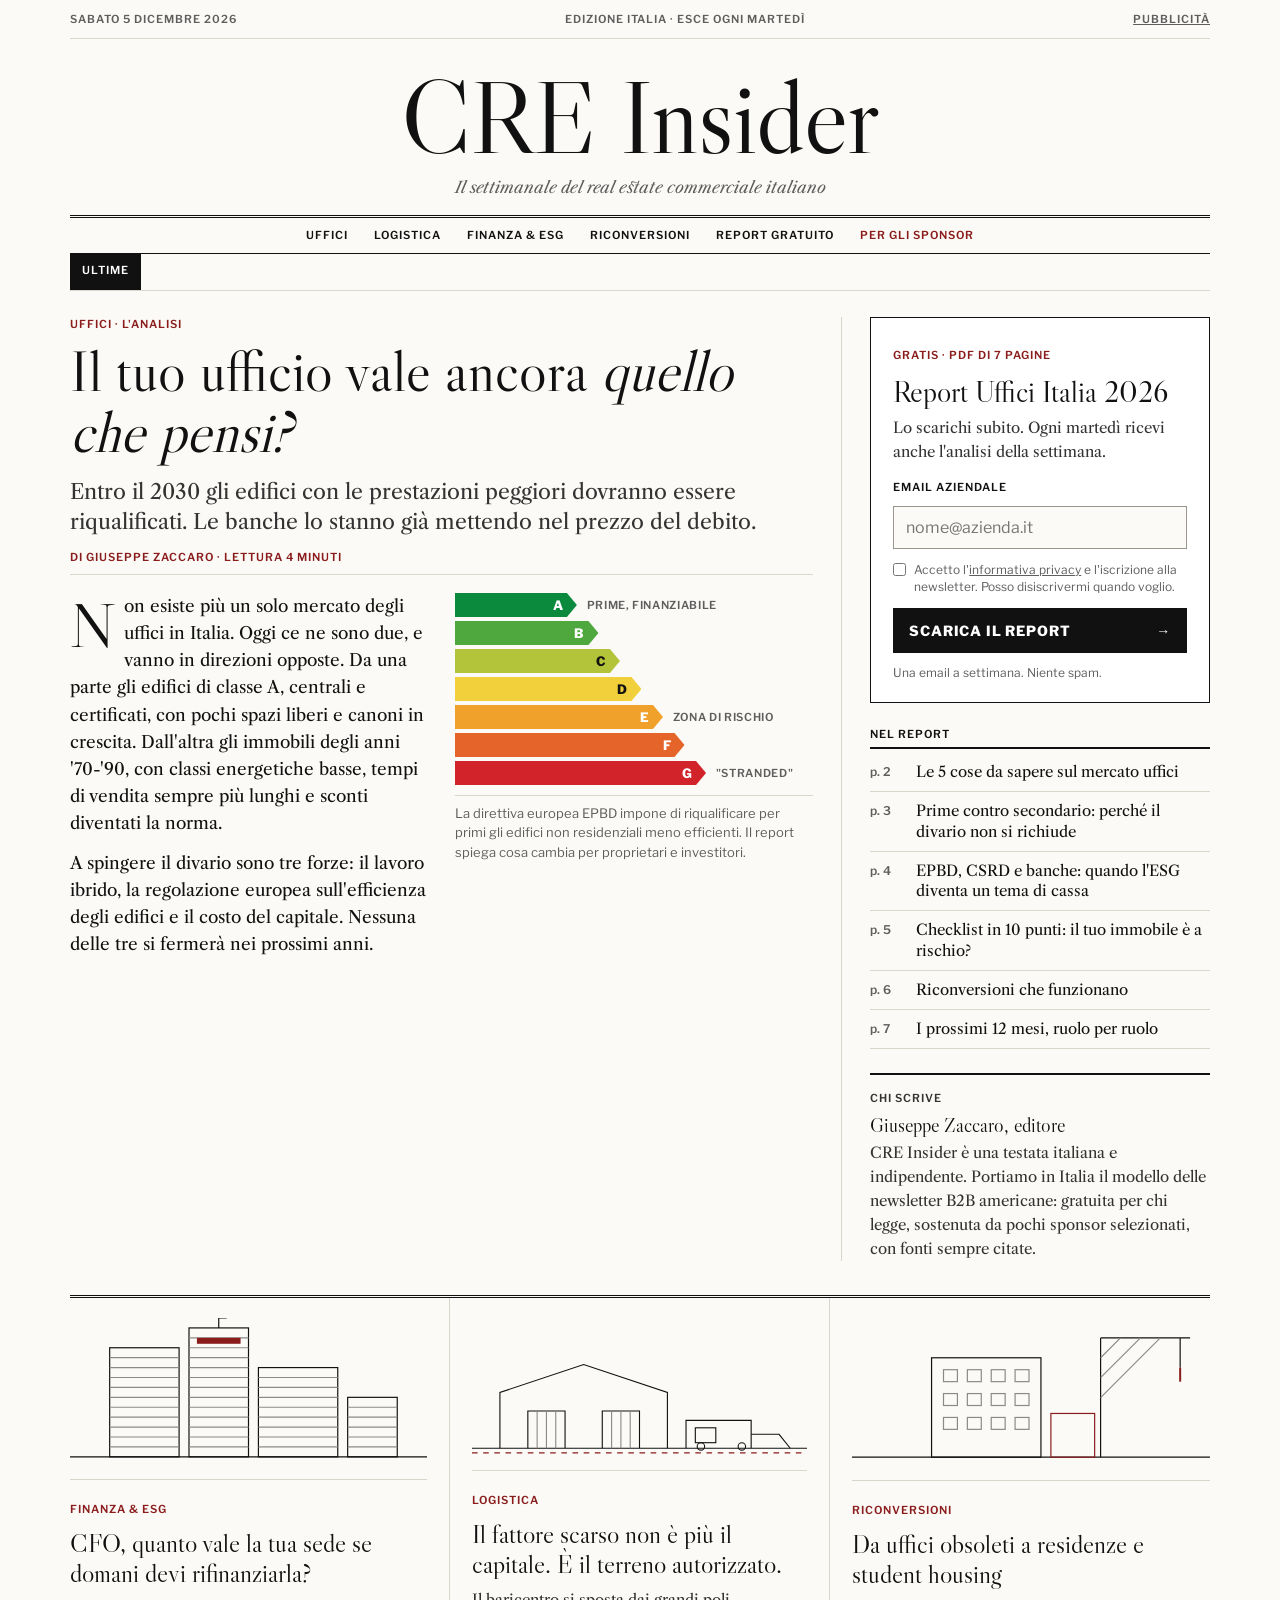
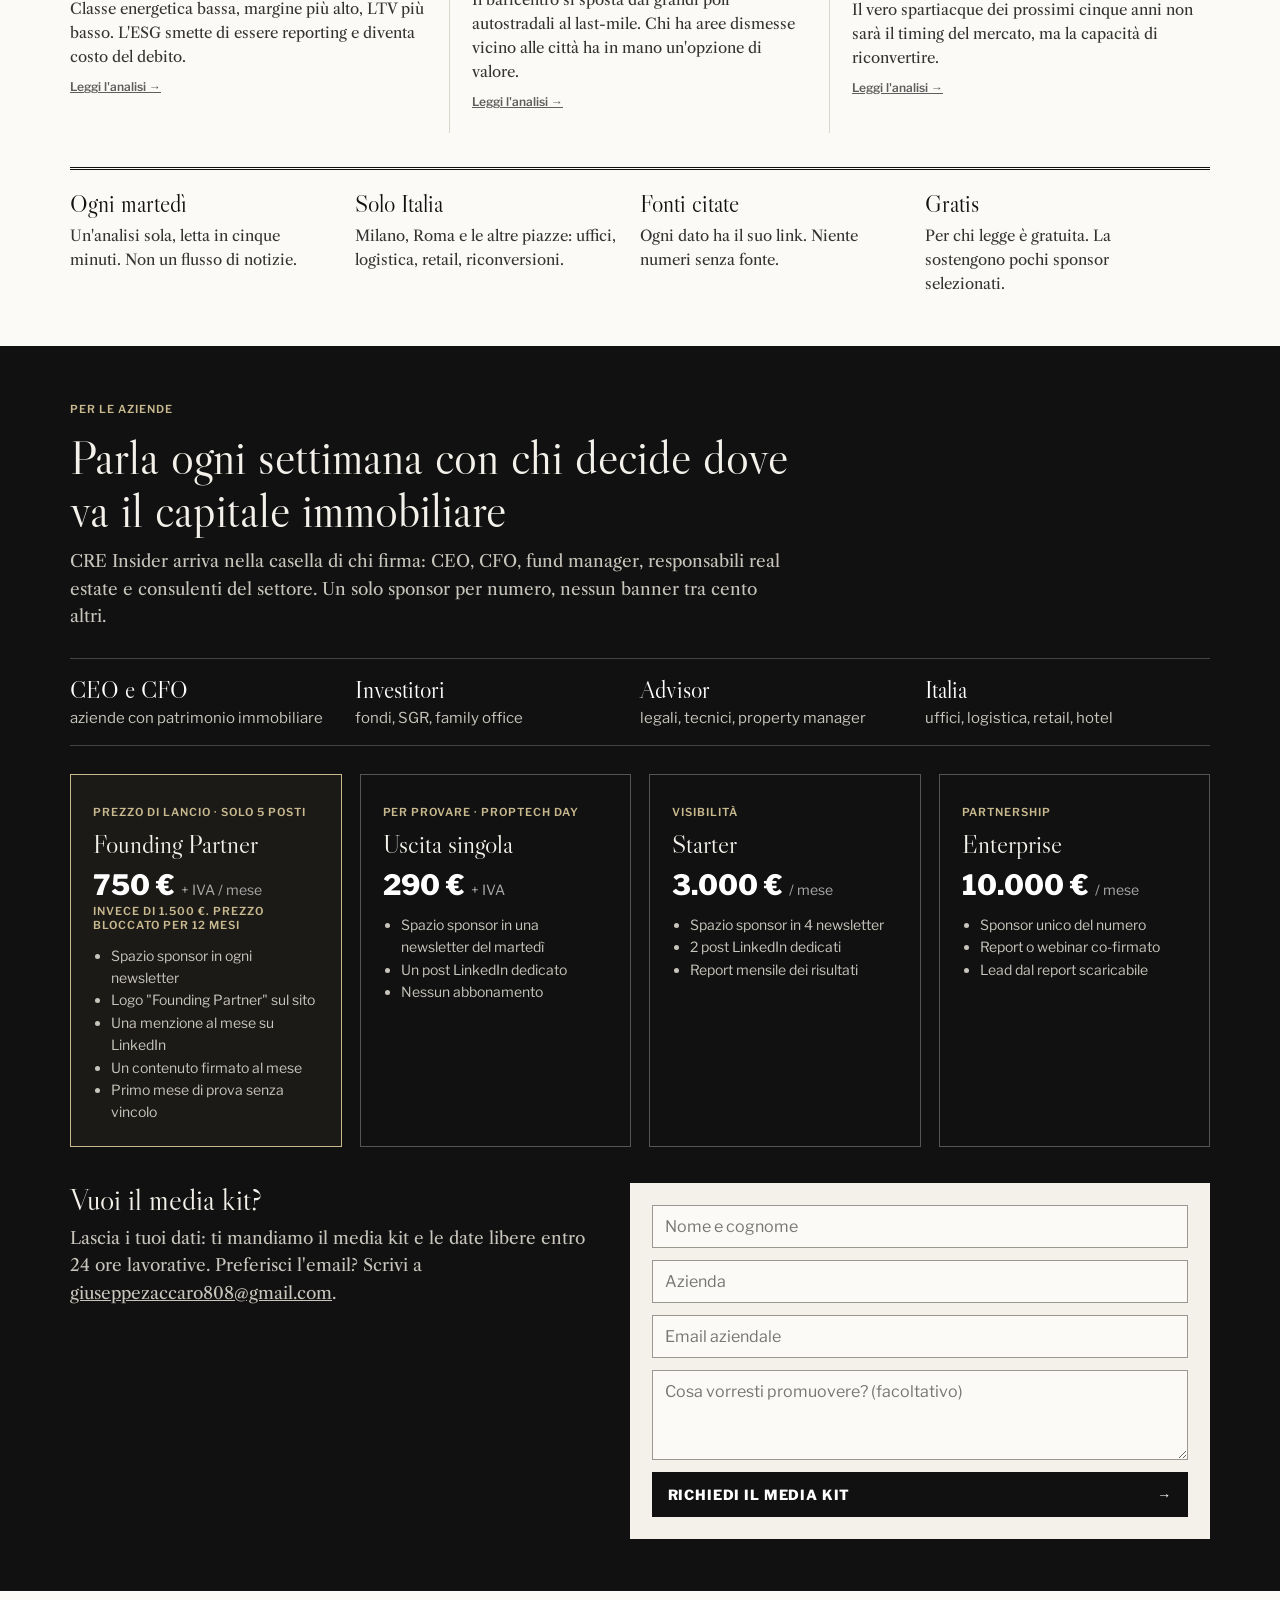
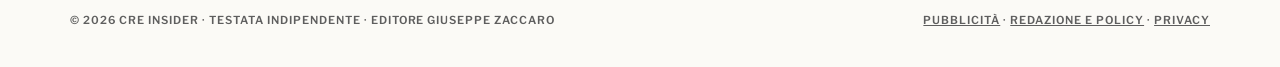
==== index.html @ f5cc86c2 "Nuovo articolo: nove mesi di CRE 2026 Co-Authored-By: Claude Opus 5.5 <noreply@anthropic.com> Claude" ====
<!doctype html>
<html lang="it">
<head>
<meta charset="utf-8">
<meta name="viewport" content="width=device-width, initial-scale=1">
<title>CRE Insider Italia · Real estate commerciale: uffici, logistica, investimenti</title>
<meta name="description" content="Settimanale gratuito sul real estate commerciale italiano: uffici Milano e Roma, logistica, case green, riconversioni. Scarica il Report Uffici Italia 2026.">
<meta property="og:type" content="website">
<meta property="og:title" content="CRE Insider · Il settimanale del real estate commerciale italiano">
<meta property="og:description" content="Ogni martedì l'analisi del real estate commerciale italiano per CEO, CFO e fund manager. Report Uffici Italia 2026 gratuito.">
<meta property="og:image" content="https://cre-insider.online/og.png">
<meta property="og:url" content="https://cre-insider.online/">
<meta name="twitter:card" content="summary_large_image">
<script type="application/ld+json">{"@context": "https://schema.org", "@graph": [{"@type": "NewsMediaOrganization", "@id": "https://cre-insider.online/#org", "name": "CRE Insider Italia", "alternateName": "CRE Insider", "url": "https://cre-insider.online/", "logo": "https://cre-insider.online/og.png", "description": "Settimanale italiano e indipendente sul real estate commerciale: uffici, logistica, ESG, riconversioni.", "areaServed": "IT", "inLanguage": "it", "founder": {"@type": "Person", "name": "Giuseppe Zaccaro"}}, {"@type": "WebSite", "@id": "https://cre-insider.online/#site", "url": "https://cre-insider.online/", "name": "CRE Insider Italia", "inLanguage": "it", "publisher": {"@id": "https://cre-insider.online/#org"}}]}</script>
<link rel="icon" href="favicon.svg" type="image/svg+xml">
<link rel="canonical" href="https://cre-insider.online/">
<link rel="preconnect" href="https://fonts.googleapis.com">
<link rel="preconnect" href="https://fonts.gstatic.com" crossorigin>
<link href="https://fonts.googleapis.com/css2?family=Libre+Caslon+Display&family=Libre+Caslon+Text:ital,wght@0,400;0,700;1,400&family=Libre+Franklin:wght@400;600;800&display=optional" rel="stylesheet">
<style>
  :root {
    --paper: #fbfaf6; --ink: #111; --gray: #5e5e5e; --rule: #d9d6cc; --accent: #8a1c1c;
    --a: #0b8a3e; --b: #4fa83d; --c: #b3c43a; --d: #f2d03b; --e: #f0a12c; --f: #e4642a; --g: #d2232a;
    --display: "Libre Caslon Display", Georgia, serif;
    --serif: "Libre Caslon Text", Georgia, serif;
    --sans: "Libre Franklin", Helvetica, Arial, sans-serif;
  }
  * { box-sizing: border-box; margin: 0; padding: 0; }
  body { background: var(--paper); color: var(--ink); font: 17px/1.6 var(--serif); }
  a { color: inherit; }
  .wrap { max-width: 1180px; margin: 0 auto; padding: 0 20px; }
  .label { font: 600 11px/1.3 var(--sans); text-transform: uppercase; letter-spacing: .09em; }

  /* Testata */
  .topbar { display: flex; justify-content: space-between; gap: 12px; padding: 12px 0; border-bottom: 1px solid var(--rule); color: var(--gray); }
  .masthead { text-align: center; padding: 26px 0 18px; }
  .masthead h1 { font: 400 clamp(52px, 9vw, 104px)/1 var(--display); letter-spacing: -.01em; }
  .masthead p { font: italic 16px var(--serif); color: var(--gray); margin-top: 8px; }
  .sections { display: flex; justify-content: center; flex-wrap: wrap; gap: 6px 26px; padding: 10px 0; border-top: 3px double var(--ink); border-bottom: 1px solid var(--ink); }
  .sections a { text-decoration: none; }
  .sections a:hover { text-decoration: underline; }
  .sections .sp { color: var(--accent); }

  /* Prima pagina */
  .front { display: grid; grid-template-columns: minmax(0, 2.1fr) minmax(0, 1fr); margin-top: 26px; }
  .lead { padding-right: 28px; border-right: 1px solid var(--rule); }
  .lead > .label { color: var(--accent); margin-bottom: 10px; display: block; }
  .lead h2 { font: 400 clamp(36px, 5vw, 58px)/1.05 var(--display); }
  .dek { font-size: 21px; line-height: 1.45; color: #333; margin: 14px 0 12px; }
  .byline { color: var(--gray); margin-bottom: 20px; }
  .lead-body { display: grid; grid-template-columns: 1fr 1fr; gap: 26px; border-top: 1px solid var(--rule); padding-top: 18px; }
  .lead-body p + p { margin-top: 12px; }
  .lead-body > div:first-child p:first-child::first-letter { float: left; font: 400 62px/.85 var(--display); padding: 6px 8px 0 0; }

  .ape .row { display: flex; align-items: center; gap: 10px; margin-bottom: 4px; }
  .ape .bar { height: 24px; color: #fff; font: 800 13px/24px var(--sans); text-align: right; padding-right: 14px; clip-path: polygon(0 0, calc(100% - 10px) 0, 100% 50%, calc(100% - 10px) 100%, 0 100%); flex: none; }
  .ape .lbl { font: 600 11px var(--sans); text-transform: uppercase; letter-spacing: .06em; color: var(--gray); }
  figcaption { font: 13px/1.5 var(--sans); color: var(--gray); margin-top: 10px; border-top: 1px solid var(--rule); padding-top: 8px; }

  /* Colonna destra */
  .side { padding-left: 28px; }
  .box { border: 1px solid var(--ink); padding: 22px; background: #fff; }
  .box > .label { color: var(--accent); }
  .box h3 { font: 400 30px/1.1 var(--display); margin: 8px 0; }
  .box p { font-size: 15px; color: #333; }
  .box form { display: grid; gap: 12px; margin-top: 16px; }
  .box input[type=email], .box input[type=text], .box textarea { width: 100%; padding: 11px 12px; border: 1px solid #9a978f; background: var(--paper); font: 16px var(--sans); border-radius: 0; color: var(--ink); }
  .box input:focus, .box textarea:focus { outline: 2px solid var(--ink); outline-offset: -1px; }
  .consent { display: flex; gap: 8px; align-items: flex-start; font: 12px/1.45 var(--sans); color: var(--gray); }
  .consent input { margin-top: 2px; accent-color: var(--ink); }
  .btn { display: flex; justify-content: space-between; align-items: center; width: 100%; background: var(--ink); color: #fff; border: 0; padding: 14px 16px; font: 800 14px var(--sans); text-transform: uppercase; letter-spacing: .06em; cursor: pointer; text-decoration: none; }
  .btn:hover { background: var(--accent); }
  .small { font: 12px var(--sans); color: var(--gray); }
  .box p.small { font-size: 12px; color: var(--gray); }
  .done p:first-child { font: 400 22px var(--display); color: var(--ink); margin-bottom: 12px; }
  [hidden] { display: none !important; }

  .inside { margin-top: 24px; }
  .inside h4 { border-bottom: 2px solid var(--ink); padding-bottom: 6px; margin-bottom: 4px; }
  .inside li { list-style: none; display: grid; grid-template-columns: 38px 1fr; gap: 8px; padding: 9px 0; border-bottom: 1px solid var(--rule); font-size: 15px; line-height: 1.35; }
  .inside .p { font: 600 12px var(--sans); color: var(--gray); padding-top: 2px; }

  /* Altre storie */
  .stories { display: grid; grid-template-columns: repeat(3, 1fr); margin-top: 34px; border-top: 3px double var(--ink); }
  .story { padding: 20px 22px 24px; border-right: 1px solid var(--rule); }
  .story:first-child { padding-left: 0; }
  .story:last-child { border-right: 0; padding-right: 0; }
  .story .label { color: var(--accent); }
  .story h3 { font: 400 26px/1.15 var(--display); margin: 8px 0; }
  .story p { font-size: 15px; color: #333; }
  .story .more { font: 600 12px var(--sans); color: var(--gray); margin-top: 10px; display: block; }

  /* Sponsor */
  .sponsor { margin-top: 44px; background: var(--ink); color: #f3f1ea; padding: 48px 0 52px; }
  .sponsor > .wrap > .label, .plan .label { color: #c9b98f; }
  .sponsor h2 { font: 400 clamp(32px, 4.5vw, 48px)/1.1 var(--display); margin: 10px 0 12px; max-width: 760px; }
  .sponsor .intro { color: #c8c5bc; max-width: 720px; }
  .audience { display: grid; grid-template-columns: repeat(4, 1fr); margin: 28px 0; border-top: 1px solid #444; border-bottom: 1px solid #444; }
  .audience div { padding: 16px 16px 16px 0; font: 15px/1.4 var(--sans); color: #c8c5bc; }
  .audience strong { display: block; font: 400 24px var(--display); color: #fff; margin-bottom: 4px; }
  .plans { display: grid; grid-template-columns: repeat(auto-fit, minmax(220px, 1fr)); gap: 18px; }
  .plan { border: 1px solid #555; padding: 22px; }
  .plan.hl { border-color: #c9b98f; background: #1b1a17; }
  .plan h3 { font: 400 26px var(--display); margin-top: 4px; }
  .plan .price { font: 800 28px var(--sans); margin: 8px 0 2px; color: #fff; }
  .plan .price span { font: 400 14px var(--sans); color: #aaa; }
  .plan ul { margin: 12px 0 0 18px; font: 14px/1.6 var(--sans); color: #c8c5bc; }
  .contact { display: grid; grid-template-columns: 1fr 1.1fr; gap: 32px; margin-top: 36px; align-items: start; }
  .contact h3 { font: 400 30px/1.15 var(--display); }
  .contact p { color: #c8c5bc; margin-top: 8px; }
  .sponsor .box { background: #f3f1ea; color: var(--ink); border: 0; }
  .sponsor .box form { margin-top: 0; }
  .sponsor .box textarea { min-height: 90px; resize: vertical; }


  /* Ticker */
  .ticker { overflow: hidden; border-bottom: 1px solid var(--rule); white-space: nowrap; padding: 9px 0; position: relative; }
  .ticker .track { display: inline-flex; gap: 48px; animation: tick 60s linear infinite; padding-left: 100%; }
  .ticker:hover .track { animation-play-state: paused; }
  .ticker a { text-decoration: none; font: 14px var(--serif); }
  .ticker a b { font: 800 11px var(--sans); color: var(--accent); letter-spacing: .08em; text-transform: uppercase; margin-right: 8px; }
  .ticker .live { position: absolute; left: 0; top: 0; bottom: 0; z-index: 1; background: var(--ink); color: #fff; padding: 9px 12px; }
  @keyframes tick { to { transform: translateX(-100%); } }
  /* Illustrazioni */
  .story svg { width: 100%; height: auto; display: block; margin-bottom: 14px; border-bottom: 1px solid var(--rule); padding-bottom: 12px; }
  .story h3 a { text-decoration: none; }
  .story h3 a:hover { text-decoration: underline; text-decoration-thickness: 1px; }
  /* Perché */
  .why { display: grid; grid-template-columns: repeat(4, 1fr); border-top: 3px double var(--ink); margin-top: 34px; }
  .why div { padding: 20px 22px 6px 0; }
  .why strong { display: block; font: 400 24px/1.15 var(--display); margin-bottom: 6px; }
  .why p { font-size: 15px; color: #333; }
  .editor { margin-top: 24px; border-top: 2px solid var(--ink); padding-top: 10px; font-size: 15px; color: #333; }
  .editor b { font: 400 20px var(--display); color: var(--ink); display: block; margin: 4px 0; }
  /* Animazioni */
  .rv { opacity: 0; transform: translateY(14px); transition: opacity .7s ease, transform .7s ease; }
  .rv.in { opacity: 1; transform: none; }
  .ape .bar { transform-origin: left; }
  .ape.go .bar { animation: grow .9s cubic-bezier(.2,.7,.2,1) both; }
  .ape.go .row:nth-child(2) .bar { animation-delay: .08s } .ape.go .row:nth-child(3) .bar { animation-delay: .16s } .ape.go .row:nth-child(4) .bar { animation-delay: .24s }
  .ape.go .row:nth-child(5) .bar { animation-delay: .32s } .ape.go .row:nth-child(6) .bar { animation-delay: .4s } .ape.go .row:nth-child(7) .bar { animation-delay: .48s }
  @keyframes grow { from { transform: scaleX(0); } }
  @media (prefers-reduced-motion: reduce) { .ticker .track, .ape.go .bar { animation: none; padding-left: 0; } .rv { opacity: 1; transform: none; } }

  footer { display: flex; justify-content: space-between; flex-wrap: wrap; gap: 10px; padding: 22px 0 40px; color: var(--gray); }

  @media (max-width: 900px) {
    .front { grid-template-columns: 1fr; }
    .lead { padding-right: 0; border-right: 0; }
    .side { padding-left: 0; margin-top: 30px; }
    .stories, .plans, .contact { grid-template-columns: 1fr; }
    .story, .story:first-child, .story:last-child { padding: 20px 0; border-right: 0; border-bottom: 1px solid var(--rule); }
    .audience, .why { grid-template-columns: 1fr 1fr; }
  }
  @media (max-width: 600px) {
    body { font-size: 16px; }
    .lead-body { grid-template-columns: 1fr; }
    .topbar .hide-m { display: none; }
    .sections { gap: 4px 16px; }
    .why { grid-template-columns: 1fr; }
  }
</style>
<link rel="alternate" type="application/rss+xml" title="CRE Insider Italia" href="https://cre-insider.online/feed.xml">
</head>
<body>
  <div class="wrap">
    <div class="topbar label">
      <span id="oggi">Venerdì 30 ottobre 2026</span>
      <span class="hide-m">Edizione Italia · esce ogni martedì</span>
      <a href="#sponsor">Pubblicità</a>
    </div>

    <header class="masthead">
      <h1>CRE Insider</h1>
      <p>Il settimanale del real estate commerciale italiano</p>
    </header>

    <nav class="sections label" aria-label="Sezioni">
      <a href="#prima">Uffici</a>
      <a href="articoli/logistica-terreno-last-mile.html">Logistica</a>
      <a href="articoli/uffici-epbd-debito.html">Finanza &amp; ESG</a>
      <a href="articoli/riconversioni-uffici.html">Riconversioni</a>
      <a href="#report">Report gratuito</a>
      <a href="#sponsor" class="sp">Per gli sponsor</a>
    </nav>

    <div class="ticker label" aria-label="Ultime analisi">
      <span class="live">Ultime</span>
      <div class="track">
        <a href="articoli/cre-nove-mesi-2026.html"><b>Mercato</b>Nove mesi di CRE: hotel e logistica accelerano, il retail frena</a>
        <a href="articoli/uffici-epbd-debito.html"><b>Finanza &amp; ESG</b>Sede da rifinanziare: la classe energetica entra nel prezzo del debito</a>
        <a href="articoli/logistica-terreno-last-mile.html"><b>Logistica</b>Logistica, il capitale c'è. Manca il terreno autorizzato</a>
        <a href="articoli/riconversioni-uffici.html"><b>Riconversioni</b>Da uffici a letti: la seconda vita del direzionale obsoleto</a>
        <a href="#report"><b>Report</b>Report Uffici Italia 2026: scaricalo gratis</a>
        <a href="#sponsor"><b>Sponsor</b>Founding Partner: prezzo di lancio, solo 5 posti</a>
      </div>
    </div>

    <main>
      <section class="front" id="prima">
        <article class="lead">
          <span class="label">Uffici · L'analisi</span>
          <h2>Il tuo ufficio vale ancora <em>quello che pensi?</em></h2>
          <p class="dek">Entro il 2030 gli edifici con le prestazioni peggiori dovranno essere riqualificati. Le banche lo stanno già mettendo nel prezzo del debito.</p>
          <p class="byline label">Di Giuseppe Zaccaro · Lettura 4 minuti</p>

          <div class="lead-body">
            <div>
              <p>Non esiste più un solo mercato degli uffici in Italia. Oggi ce ne sono due, e vanno in direzioni opposte. Da una parte gli edifici di classe A, centrali e certificati, con pochi spazi liberi e canoni in crescita. Dall'altra gli immobili degli anni '70-'90, con classi energetiche basse, tempi di vendita sempre più lunghi e sconti diventati la norma.</p>
              <p>A spingere il divario sono tre forze: il lavoro ibrido, la regolazione europea sull'efficienza degli edifici e il costo del capitale. Nessuna delle tre si fermerà nei prossimi anni.</p>
            </div>
            <figure class="ape" id="ape" aria-label="Scala delle classi energetiche">
              <div class="row"><div class="bar" style="width:34%;background:var(--a)">A</div><span class="lbl">prime, finanziabile</span></div>
              <div class="row"><div class="bar" style="width:40%;background:var(--b)">B</div></div>
              <div class="row"><div class="bar" style="width:46%;background:var(--c);color:var(--ink)">C</div></div>
              <div class="row"><div class="bar" style="width:52%;background:var(--d);color:var(--ink)">D</div></div>
              <div class="row"><div class="bar" style="width:58%;background:var(--e)">E</div><span class="lbl">zona di rischio</span></div>
              <div class="row"><div class="bar" style="width:64%;background:var(--f)">F</div></div>
              <div class="row"><div class="bar" style="width:70%;background:var(--g)">G</div><span class="lbl">"stranded"</span></div>
              <figcaption>La direttiva europea EPBD impone di riqualificare per primi gli edifici non residenziali meno efficienti. Il report spiega cosa cambia per proprietari e investitori.</figcaption>
            </figure>
          </div>
        </article>

        <aside class="side" id="report">
          <div class="box">
            <span class="label">Gratis · PDF di 7 pagine</span>
            <h3>Report Uffici Italia 2026</h3>
            <p id="card-intro">Lo scarichi subito. Ogni martedì ricevi anche l'analisi della settimana.</p>
            <form action="https://071edb76.sibforms.com/serve/[base64]" method="POST" id="signup">
              <label class="label" for="email">Email aziendale</label>
              <input id="email" name="EMAIL" type="email" required autocomplete="email" placeholder="nome@azienda.it">
              <input type="text" name="email_address_check" value="" tabindex="-1" autocomplete="off" aria-hidden="true" style="position:absolute;left:-9999px;width:1px;height:1px;opacity:0">
              <input type="hidden" name="locale" value="it">
              <input type="hidden" name="html_type" value="simple">
              <label class="consent" for="privacy"><input id="privacy" type="checkbox" required><span>Accetto l'<a href="privacy.html">informativa privacy</a> e l'iscrizione alla newsletter. Posso disiscrivermi quando voglio.</span></label>
              <button class="btn" type="submit"><span>Scarica il report</span><span aria-hidden="true">→</span></button>
              <p class="small">Una email a settimana. Niente spam.</p>
            </form>
            <div id="grazie" class="done" hidden>
              <p>Fatto. Sei iscritto.</p>
              <a class="btn" href="Report-Uffici-Italia-2026.pdf" download><span>Scarica il PDF</span><span aria-hidden="true">↓</span></a>
              <p class="small" style="margin-top:10px">Il primo numero arriva martedì.</p>
            </div>
          </div>

          <div class="inside">
            <h4 class="label">Nel report</h4>
            <ol>
              <li><span class="p">p. 2</span><span>Le 5 cose da sapere sul mercato uffici</span></li>
              <li><span class="p">p. 3</span><span>Prime contro secondario: perché il divario non si richiude</span></li>
              <li><span class="p">p. 4</span><span>EPBD, CSRD e banche: quando l'ESG diventa un tema di cassa</span></li>
              <li><span class="p">p. 5</span><span>Checklist in 10 punti: il tuo immobile è a rischio?</span></li>
              <li><span class="p">p. 6</span><span>Riconversioni che funzionano</span></li>
              <li><span class="p">p. 7</span><span>I prossimi 12 mesi, ruolo per ruolo</span></li>
            </ol>
          </div>

          <div class="editor">
            <span class="label">Chi scrive</span>
            <b>Giuseppe Zaccaro, editore</b>
            <p>CRE Insider è una testata italiana e indipendente. Portiamo in Italia il modello delle newsletter B2B americane: gratuita per chi legge, sostenuta da pochi sponsor selezionati, con fonti sempre citate.</p>
          </div>
        </aside>
      </section>

      <section class="stories" id="storie">
        <article class="story rv">
          <svg viewBox="0 0 360 150" aria-hidden="true" fill="none" stroke="#111" stroke-width="1.2"><path d="M0 140h360"/><rect x="40" y="30" width="70" height="110"/><rect x="120" y="10" width="60" height="130"/><rect x="190" y="50" width="80" height="90"/><rect x="280" y="80" width="50" height="60"/><path d="M40 40h70" stroke="#8a8a8a"/><path d="M40 50h70" stroke="#8a8a8a"/><path d="M40 60h70" stroke="#8a8a8a"/><path d="M40 70h70" stroke="#8a8a8a"/><path d="M40 80h70" stroke="#8a8a8a"/><path d="M40 90h70" stroke="#8a8a8a"/><path d="M40 100h70" stroke="#8a8a8a"/><path d="M40 110h70" stroke="#8a8a8a"/><path d="M40 120h70" stroke="#8a8a8a"/><path d="M40 130h70" stroke="#8a8a8a"/><path d="M120 20h60" stroke="#8a8a8a"/><path d="M120 30h60" stroke="#8a8a8a"/><path d="M120 40h60" stroke="#8a8a8a"/><path d="M120 50h60" stroke="#8a8a8a"/><path d="M120 60h60" stroke="#8a8a8a"/><path d="M120 70h60" stroke="#8a8a8a"/><path d="M120 80h60" stroke="#8a8a8a"/><path d="M120 90h60" stroke="#8a8a8a"/><path d="M120 100h60" stroke="#8a8a8a"/><path d="M120 110h60" stroke="#8a8a8a"/><path d="M120 120h60" stroke="#8a8a8a"/><path d="M120 130h60" stroke="#8a8a8a"/><path d="M190 60h80" stroke="#8a8a8a"/><path d="M190 70h80" stroke="#8a8a8a"/><path d="M190 80h80" stroke="#8a8a8a"/><path d="M190 90h80" stroke="#8a8a8a"/><path d="M190 100h80" stroke="#8a8a8a"/><path d="M190 110h80" stroke="#8a8a8a"/><path d="M190 120h80" stroke="#8a8a8a"/><path d="M190 130h80" stroke="#8a8a8a"/><path d="M280 90h50" stroke="#8a8a8a"/><path d="M280 100h50" stroke="#8a8a8a"/><path d="M280 110h50" stroke="#8a8a8a"/><path d="M280 120h50" stroke="#8a8a8a"/><path d="M280 130h50" stroke="#8a8a8a"/><path d="M150 10V0M150 0h8" /><rect x="128" y="20" width="44" height="6" fill="#8a1c1c" stroke="none"/></svg>
          <span class="label">Finanza &amp; ESG</span>
          <h3><a href="articoli/uffici-epbd-debito.html">CFO, quanto vale la tua sede se domani devi rifinanziarla?</a></h3>
          <p>Classe energetica bassa, margine più alto, LTV più basso. L'ESG smette di essere reporting e diventa costo del debito.</p>
          <a class="more" href="articoli/uffici-epbd-debito.html">Leggi l'analisi →</a>
        </article>
        <article class="story rv">
          <svg viewBox="0 0 360 150" aria-hidden="true" fill="none" stroke="#111" stroke-width="1.2"><path d="M0 140h360"/><path d="M30 140V80l90-30 90 30v60"/><path d="M60 140v-40h40v40M140 140v-40h40v40"/><path d="M70 100v40" stroke="#8a8a8a"/><path d="M80 100v40" stroke="#8a8a8a"/><path d="M90 100v40" stroke="#8a8a8a"/><path d="M150 100v40" stroke="#8a8a8a"/><path d="M160 100v40" stroke="#8a8a8a"/><path d="M170 100v40" stroke="#8a8a8a"/><path d="M230 140v-30h70v30" /><rect x="240" y="118" width="22" height="16"/><circle cx="246" cy="138" r="4"/><circle cx="290" cy="138" r="4"/><path d="M300 125h30l12 15" /><path d="M0 145h360" stroke-dasharray="6 6" stroke="#8a1c1c"/></svg>
          <span class="label">Logistica</span>
          <h3><a href="articoli/logistica-terreno-last-mile.html">Il fattore scarso non è più il capitale. È il terreno autorizzato.</a></h3>
          <p>Il baricentro si sposta dai grandi poli autostradali al last-mile. Chi ha aree dismesse vicino alle città ha in mano un'opzione di valore.</p>
          <a class="more" href="articoli/logistica-terreno-last-mile.html">Leggi l'analisi →</a>
        </article>
        <article class="story rv">
          <svg viewBox="0 0 360 150" aria-hidden="true" fill="none" stroke="#111" stroke-width="1.2"><path d="M0 140h360"/><rect x="80" y="40" width="110" height="100"/><rect x="92" y="52" width="14" height="12" stroke="#8a8a8a"/><rect x="92" y="76" width="14" height="12" stroke="#8a8a8a"/><rect x="92" y="100" width="14" height="12" stroke="#8a8a8a"/><rect x="116" y="52" width="14" height="12" stroke="#8a8a8a"/><rect x="116" y="76" width="14" height="12" stroke="#8a8a8a"/><rect x="116" y="100" width="14" height="12" stroke="#8a8a8a"/><rect x="140" y="52" width="14" height="12" stroke="#8a8a8a"/><rect x="140" y="76" width="14" height="12" stroke="#8a8a8a"/><rect x="140" y="100" width="14" height="12" stroke="#8a8a8a"/><rect x="164" y="52" width="14" height="12" stroke="#8a8a8a"/><rect x="164" y="76" width="14" height="12" stroke="#8a8a8a"/><rect x="164" y="100" width="14" height="12" stroke="#8a8a8a"/><path d="M250 140V20M250 20h90M330 20v30" /><path d="M250 40l20-20M250 60l40-40M250 80l60-60" stroke="#8a8a8a"/><path d="M330 50v14" stroke="#8a1c1c" stroke-width="2"/><rect x="200" y="96" width="44" height="44" stroke="#8a1c1c"/></svg>
          <span class="label">Riconversioni</span>
          <h3><a href="articoli/riconversioni-uffici.html">Da uffici obsoleti a residenze e student housing</a></h3>
          <p>Il vero spartiacque dei prossimi cinque anni non sarà il timing del mercato, ma la capacità di riconvertire.</p>
          <a class="more" href="articoli/riconversioni-uffici.html">Leggi l'analisi →</a>
        </article>
      </section>

      <section class="why">
        <div class="rv"><strong>Ogni martedì</strong><p>Un'analisi sola, letta in cinque minuti. Non un flusso di notizie.</p></div>
        <div class="rv"><strong>Solo Italia</strong><p>Milano, Roma e le altre piazze: uffici, logistica, retail, riconversioni.</p></div>
        <div class="rv"><strong>Fonti citate</strong><p>Ogni dato ha il suo link. Niente numeri senza fonte.</p></div>
        <div class="rv"><strong>Gratis</strong><p>Per chi legge è gratuita. La sostengono pochi sponsor selezionati.</p></div>
      </section>
    </main>
  </div>

  <section class="sponsor" id="sponsor">
    <div class="wrap">
      <span class="label">Per le aziende</span>
      <h2>Parla ogni settimana con chi decide dove va il capitale immobiliare</h2>
      <p class="intro">CRE Insider arriva nella casella di chi firma: CEO, CFO, fund manager, responsabili real estate e consulenti del settore. Un solo sponsor per numero, nessun banner tra cento altri.</p>

      <div class="audience">
        <div><strong>CEO e CFO</strong>aziende con patrimonio immobiliare</div>
        <div><strong>Investitori</strong>fondi, SGR, family office</div>
        <div><strong>Advisor</strong>legali, tecnici, property manager</div>
        <div><strong>Italia</strong>uffici, logistica, retail, hotel</div>
      </div>

      <div class="plans">
        <div class="plan hl">
          <span class="label">Prezzo di lancio · solo 5 posti</span>
          <h3>Founding Partner</h3>
          <p class="price">750 € <span>+ IVA / mese</span></p>
          <p class="label" style="color:#c9b98f">Invece di 1.500 €. Prezzo bloccato per 12 mesi</p>
          <ul>
            <li>Spazio sponsor in ogni newsletter</li>
            <li>Logo "Founding Partner" sul sito</li>
            <li>Una menzione al mese su LinkedIn</li>
            <li>Un contenuto firmato al mese</li>
            <li>Primo mese di prova senza vincolo</li>
          </ul>
        </div>
        <div class="plan">
          <span class="label">Per provare · PropTech Day</span>
          <h3>Uscita singola</h3>
          <p class="price">290 € <span>+ IVA</span></p>
          <ul>
            <li>Spazio sponsor in una newsletter del martedì</li>
            <li>Un post LinkedIn dedicato</li>
            <li>Nessun abbonamento</li>
          </ul>
        </div>
        <div class="plan">
          <span class="label">Visibilità</span>
          <h3>Starter</h3>
          <p class="price">3.000 € <span>/ mese</span></p>
          <ul>
            <li>Spazio sponsor in 4 newsletter</li>
            <li>2 post LinkedIn dedicati</li>
            <li>Report mensile dei risultati</li>
          </ul>
        </div>
        <div class="plan">
          <span class="label">Partnership</span>
          <h3>Enterprise</h3>
          <p class="price">10.000 € <span>/ mese</span></p>
          <ul>
            <li>Sponsor unico del numero</li>
            <li>Report o webinar co-firmato</li>
            <li>Lead dal report scaricabile</li>
          </ul>
        </div>
      </div>

      <div class="contact">
        <div>
          <h3>Vuoi il media kit?</h3>
          <p>Lascia i tuoi dati: ti mandiamo il media kit e le date libere entro 24 ore lavorative. Preferisci l'email? Scrivi a <a href="mailto:giuseppezaccaro808@gmail.com">giuseppezaccaro808@gmail.com</a>.</p>
        </div>
        <div class="box">
          <form name="sponsor" method="POST" id="sponsor-form">
            <input type="hidden" name="form-name" value="sponsor">
            <p hidden><label>Non compilare <input name="bot-field"></label></p>
            <input type="text" name="nome" required placeholder="Nome e cognome" autocomplete="name" aria-label="Nome e cognome">
            <input type="text" name="azienda" required placeholder="Azienda" autocomplete="organization" aria-label="Azienda">
            <input type="email" name="email" required placeholder="Email aziendale" autocomplete="email" aria-label="Email aziendale">
            <textarea name="messaggio" placeholder="Cosa vorresti promuovere? (facoltativo)" aria-label="Messaggio"></textarea>
            <button class="btn" type="submit"><span>Richiedi il media kit</span><span aria-hidden="true">→</span></button>
          </form>
          <div id="sponsor-grazie" class="done" hidden>
            <p>Grazie! Si è aperta la tua email con la richiesta già compilata: premi Invia.</p>
            <p class="small">Ti rispondiamo entro 24 ore lavorative.</p>
          </div>
        </div>
      </div>
    </div>
  </section>

  <div class="wrap">
    <footer class="label">
      <span>© 2026 CRE Insider · Testata indipendente · Editore Giuseppe Zaccaro</span>
      <span><a href="#sponsor">Pubblicità</a> · <a href="redazione.html">Redazione e policy</a> · <a href="privacy.html">Privacy</a></span>
    </footer>
  </div>
<script src="app.js" defer></script>
</body>
</html>
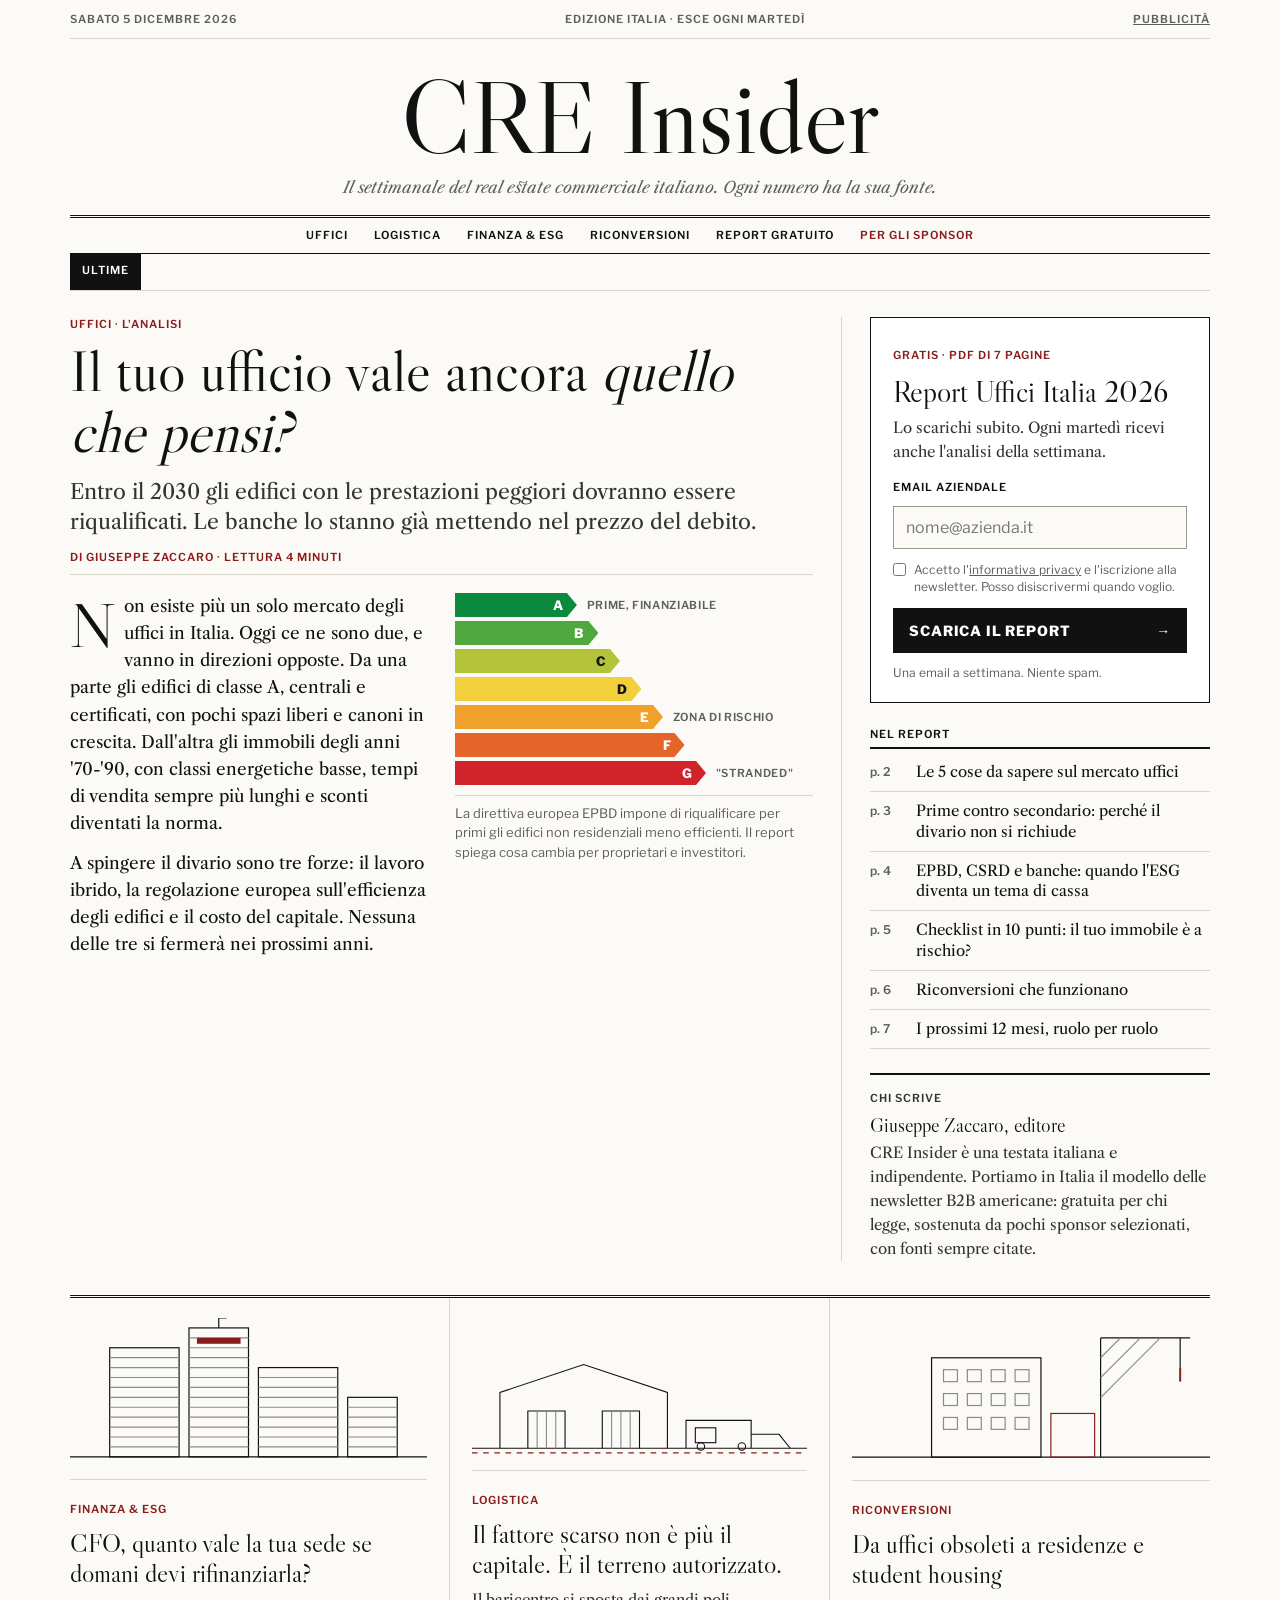
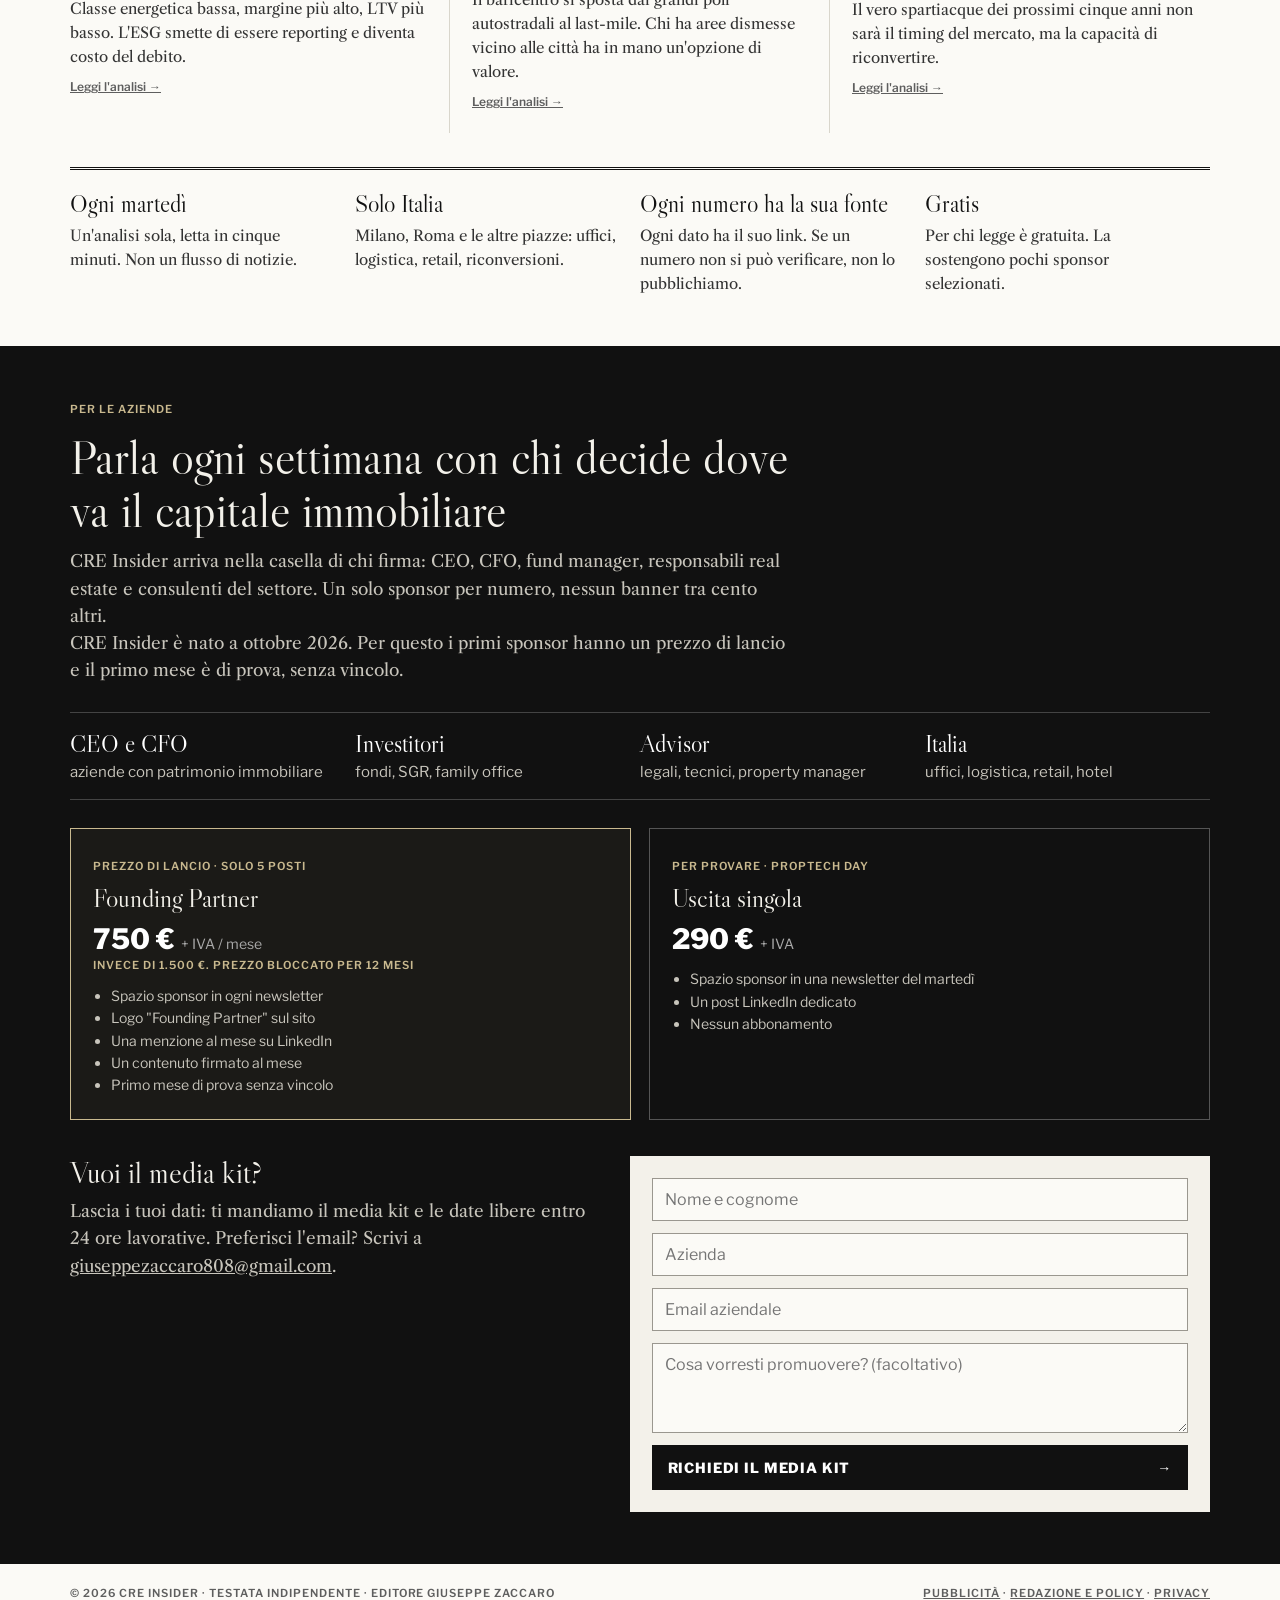
==== commit 1bd56725: "Posizionamento 'ogni numero ha la sua fonte', solo piani 290 e 750, data dinamica Co-Authored-By: Cl" ====
--- a/index.html
+++ b/index.html
@@ -6,7 +6,7 @@
 <title>CRE Insider Italia · Real estate commerciale: uffici, logistica, investimenti</title>
 <meta name="description" content="Settimanale gratuito sul real estate commerciale italiano: uffici Milano e Roma, logistica, case green, riconversioni. Scarica il Report Uffici Italia 2026.">
 <meta property="og:type" content="website">
-<meta property="og:title" content="CRE Insider · Il settimanale del real estate commerciale italiano">
+<meta property="og:title" content="CRE Insider · Il settimanale del real estate commerciale italiano. Ogni numero ha la sua fonte.">
 <meta property="og:description" content="Ogni martedì l'analisi del real estate commerciale italiano per CEO, CFO e fund manager. Report Uffici Italia 2026 gratuito.">
 <meta property="og:image" content="https://cre-insider.online/og.png">
 <meta property="og:url" content="https://cre-insider.online/">
@@ -165,14 +165,14 @@
 <body>
   <div class="wrap">
     <div class="topbar label">
-      <span id="oggi">Venerdì 30 ottobre 2026</span>
+      <span id="oggi">Edizione Italia</span><script>try{var d=new Date().toLocaleDateString("it-IT",{weekday:"long",day:"numeric",month:"long",year:"numeric"});document.getElementById("oggi").textContent=d.charAt(0).toUpperCase()+d.slice(1);}catch(e){}</script>
       <span class="hide-m">Edizione Italia · esce ogni martedì</span>
       <a href="#sponsor">Pubblicità</a>
     </div>
 
     <header class="masthead">
       <h1>CRE Insider</h1>
-      <p>Il settimanale del real estate commerciale italiano</p>
+      <p>Il settimanale del real estate commerciale italiano. Ogni numero ha la sua fonte.</p>
     </header>
 
     <nav class="sections label" aria-label="Sezioni">
@@ -291,7 +291,7 @@
       <section class="why">
         <div class="rv"><strong>Ogni martedì</strong><p>Un'analisi sola, letta in cinque minuti. Non un flusso di notizie.</p></div>
         <div class="rv"><strong>Solo Italia</strong><p>Milano, Roma e le altre piazze: uffici, logistica, retail, riconversioni.</p></div>
-        <div class="rv"><strong>Fonti citate</strong><p>Ogni dato ha il suo link. Niente numeri senza fonte.</p></div>
+        <div class="rv"><strong>Ogni numero ha la sua fonte</strong><p>Ogni dato ha il suo link. Se un numero non si può verificare, non lo pubblichiamo.</p></div>
         <div class="rv"><strong>Gratis</strong><p>Per chi legge è gratuita. La sostengono pochi sponsor selezionati.</p></div>
       </section>
     </main>
@@ -302,6 +302,7 @@
       <span class="label">Per le aziende</span>
       <h2>Parla ogni settimana con chi decide dove va il capitale immobiliare</h2>
       <p class="intro">CRE Insider arriva nella casella di chi firma: CEO, CFO, fund manager, responsabili real estate e consulenti del settore. Un solo sponsor per numero, nessun banner tra cento altri.</p>
+      <p class="intro">CRE Insider è nato a ottobre 2026. Per questo i primi sponsor hanno un prezzo di lancio e il primo mese è di prova, senza vincolo.</p>
 
       <div class="audience">
         <div><strong>CEO e CFO</strong>aziende con patrimonio immobiliare</div>
@@ -334,26 +335,6 @@
             <li>Nessun abbonamento</li>
           </ul>
         </div>
-        <div class="plan">
-          <span class="label">Visibilità</span>
-          <h3>Starter</h3>
-          <p class="price">3.000 € <span>/ mese</span></p>
-          <ul>
-            <li>Spazio sponsor in 4 newsletter</li>
-            <li>2 post LinkedIn dedicati</li>
-            <li>Report mensile dei risultati</li>
-          </ul>
-        </div>
-        <div class="plan">
-          <span class="label">Partnership</span>
-          <h3>Enterprise</h3>
-          <p class="price">10.000 € <span>/ mese</span></p>
-          <ul>
-            <li>Sponsor unico del numero</li>
-            <li>Report o webinar co-firmato</li>
-            <li>Lead dal report scaricabile</li>
-          </ul>
-        </div>
       </div>
 
       <div class="contact">
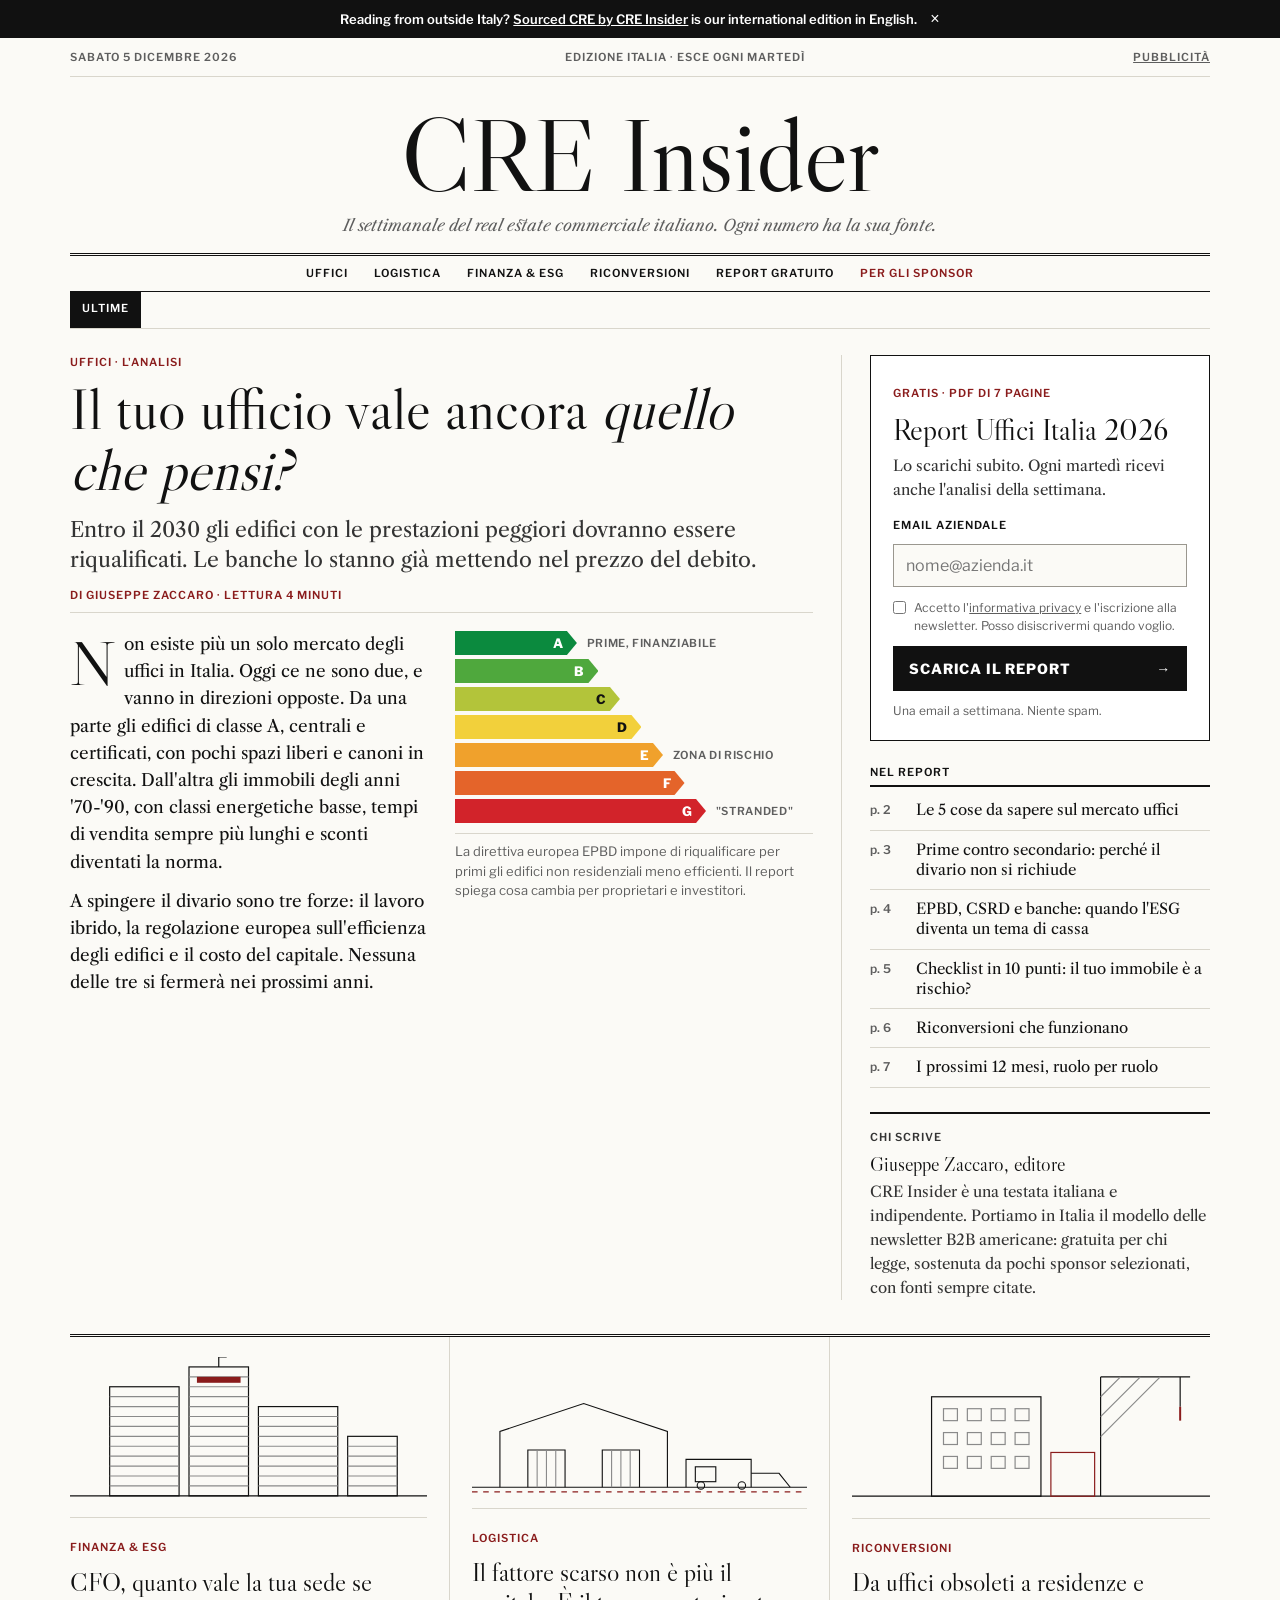
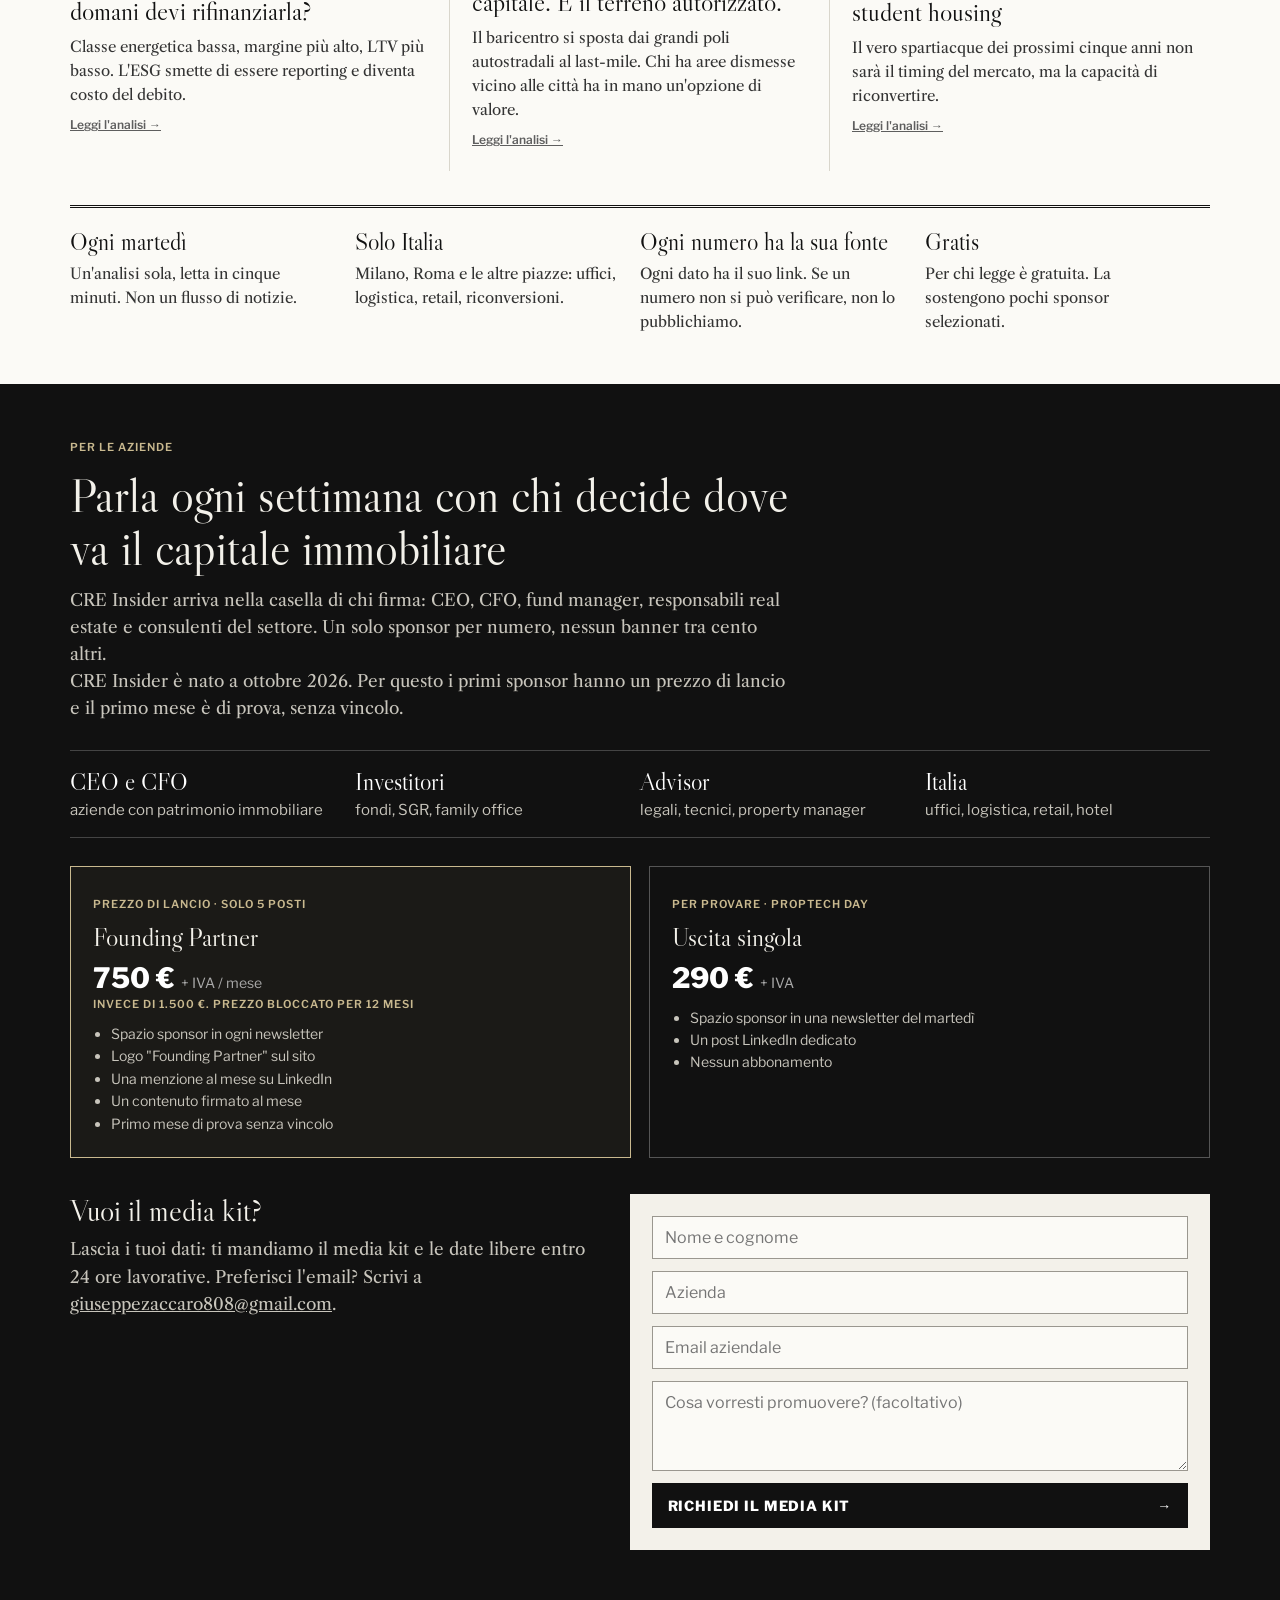
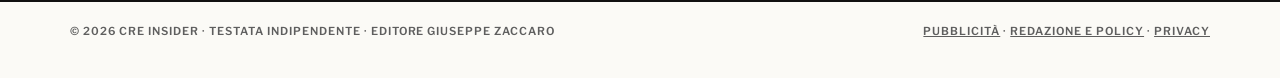
==== commit a5fa9f80: "Edizione internazionale Sourced CRE by CRE Insider (/global) e banner per chi visita dall'estero Co-" ====
--- a/index.html
+++ b/index.html
@@ -14,6 +14,9 @@
 <script type="application/ld+json">{"@context": "https://schema.org", "@graph": [{"@type": "NewsMediaOrganization", "@id": "https://cre-insider.online/#org", "name": "CRE Insider Italia", "alternateName": "CRE Insider", "url": "https://cre-insider.online/", "logo": "https://cre-insider.online/og.png", "description": "Settimanale italiano e indipendente sul real estate commerciale: uffici, logistica, ESG, riconversioni.", "areaServed": "IT", "inLanguage": "it", "founder": {"@type": "Person", "name": "Giuseppe Zaccaro"}}, {"@type": "WebSite", "@id": "https://cre-insider.online/#site", "url": "https://cre-insider.online/", "name": "CRE Insider Italia", "inLanguage": "it", "publisher": {"@id": "https://cre-insider.online/#org"}}]}</script>
 <link rel="icon" href="favicon.svg" type="image/svg+xml">
 <link rel="canonical" href="https://cre-insider.online/">
+<link rel="alternate" hreflang="it" href="https://cre-insider.online/">
+<link rel="alternate" hreflang="en" href="https://cre-insider.online/global/">
+<link rel="alternate" hreflang="x-default" href="https://cre-insider.online/global/">
 <link rel="preconnect" href="https://fonts.googleapis.com">
 <link rel="preconnect" href="https://fonts.gstatic.com" crossorigin>
 <link href="https://fonts.googleapis.com/css2?family=Libre+Caslon+Display&family=Libre+Caslon+Text:ital,wght@0,400;0,700;1,400&family=Libre+Franklin:wght@400;600;800&display=optional" rel="stylesheet">
@@ -163,6 +166,7 @@
 <link rel="alternate" type="application/rss+xml" title="CRE Insider Italia" href="https://cre-insider.online/feed.xml">
 </head>
 <body>
+<div id="geo" hidden style="background:#111;color:#fff;font:600 13px/1.4 'Libre Franklin',Helvetica,Arial,sans-serif;padding:10px 20px;text-align:center">Reading from outside Italy? <a href="/global/" style="color:#fff;text-decoration:underline">Sourced CRE by CRE Insider</a> is our international edition in English. <button id="geo-x" type="button" aria-label="Close" style="background:none;border:0;color:#fff;font-size:16px;margin-left:10px;cursor:pointer">×</button></div>
   <div class="wrap">
     <div class="topbar label">
       <span id="oggi">Edizione Italia</span><script>try{var d=new Date().toLocaleDateString("it-IT",{weekday:"long",day:"numeric",month:"long",year:"numeric"});document.getElementById("oggi").textContent=d.charAt(0).toUpperCase()+d.slice(1);}catch(e){}</script>
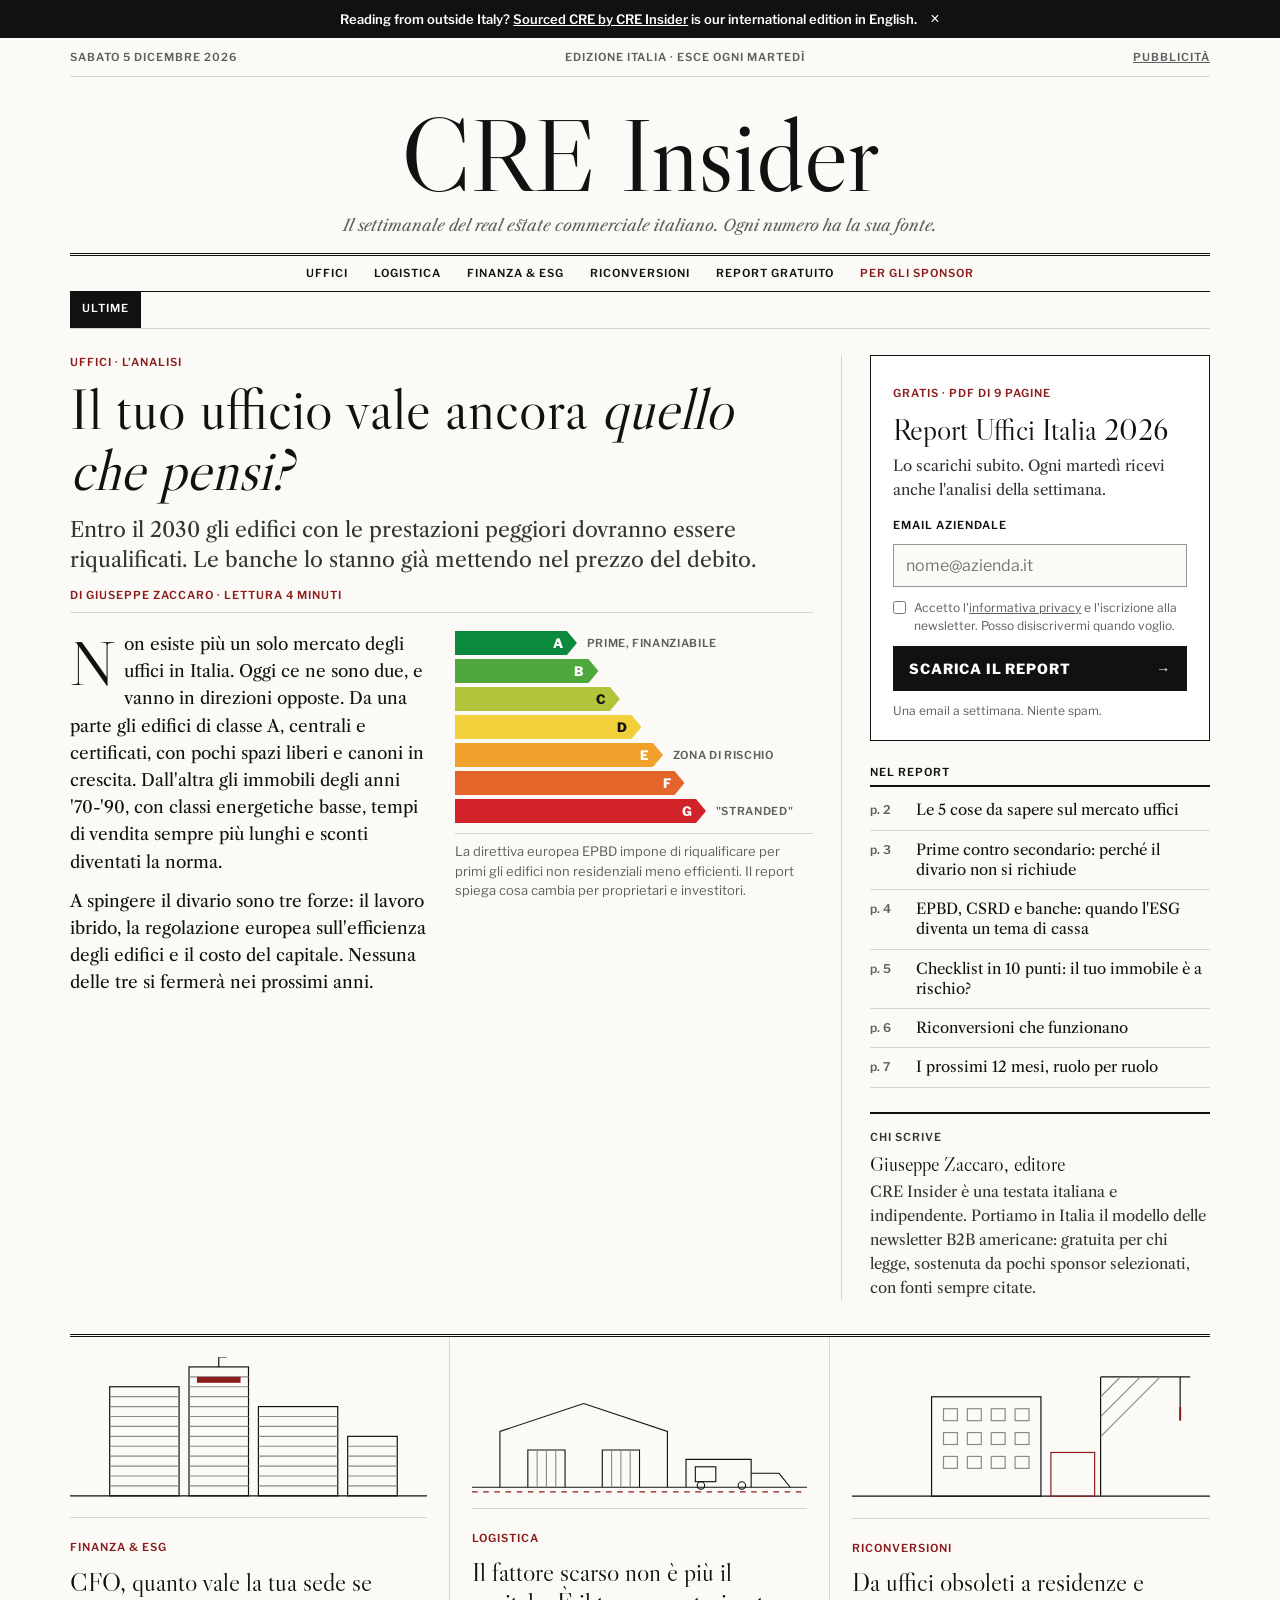
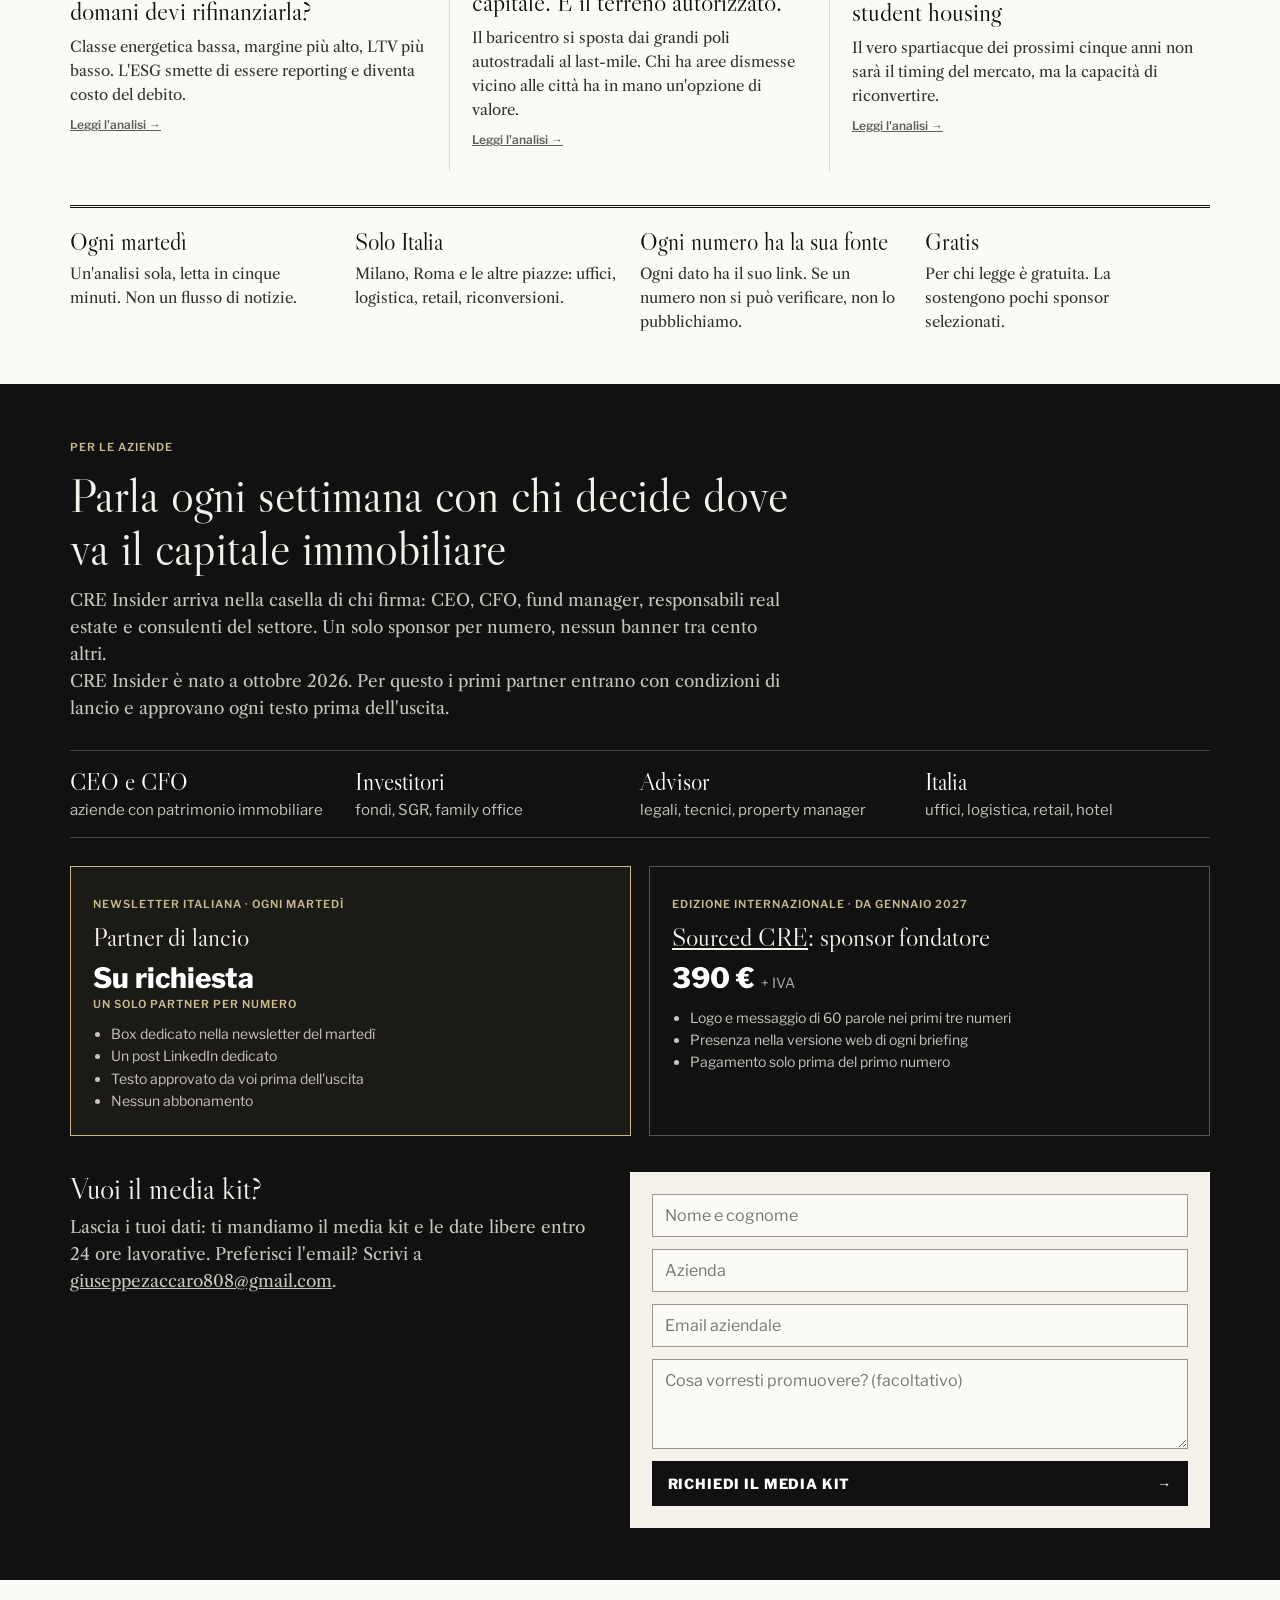
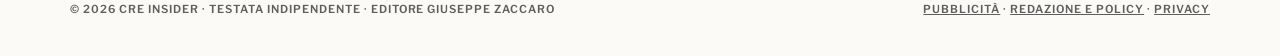
==== commit 1062284e: "Sezione sponsor allineata alle offerte in vigore; report uffici: PDF di 9 pagine Co-Authored-By: Cla" ====
--- a/index.html
+++ b/index.html
@@ -191,12 +191,13 @@
     <div class="ticker label" aria-label="Ultime analisi">
       <span class="live">Ultime</span>
       <div class="track">
+        <a href="articoli/studentati-pbsa-italia.html"><b>Living</b>Studentati: l'Italia piace agli investitori, ma mancano 556.000 posti letto</a>
         <a href="articoli/cre-nove-mesi-2026.html"><b>Mercato</b>Nove mesi di CRE: hotel e logistica accelerano, il retail frena</a>
         <a href="articoli/uffici-epbd-debito.html"><b>Finanza &amp; ESG</b>Sede da rifinanziare: la classe energetica entra nel prezzo del debito</a>
         <a href="articoli/logistica-terreno-last-mile.html"><b>Logistica</b>Logistica, il capitale c'è. Manca il terreno autorizzato</a>
         <a href="articoli/riconversioni-uffici.html"><b>Riconversioni</b>Da uffici a letti: la seconda vita del direzionale obsoleto</a>
         <a href="#report"><b>Report</b>Report Uffici Italia 2026: scaricalo gratis</a>
-        <a href="#sponsor"><b>Sponsor</b>Founding Partner: prezzo di lancio, solo 5 posti</a>
+        <a href="#sponsor"><b>Sponsor</b>Partner di lancio: un solo sponsor per numero</a>
       </div>
     </div>
 
@@ -228,7 +229,7 @@
 
         <aside class="side" id="report">
           <div class="box">
-            <span class="label">Gratis · PDF di 7 pagine</span>
+            <span class="label">Gratis · PDF di 9 pagine</span>
             <h3>Report Uffici Italia 2026</h3>
             <p id="card-intro">Lo scarichi subito. Ogni martedì ricevi anche l'analisi della settimana.</p>
             <form action="https://071edb76.sibforms.com/serve/[base64]" method="POST" id="signup">
@@ -306,7 +307,7 @@
       <span class="label">Per le aziende</span>
       <h2>Parla ogni settimana con chi decide dove va il capitale immobiliare</h2>
       <p class="intro">CRE Insider arriva nella casella di chi firma: CEO, CFO, fund manager, responsabili real estate e consulenti del settore. Un solo sponsor per numero, nessun banner tra cento altri.</p>
-      <p class="intro">CRE Insider è nato a ottobre 2026. Per questo i primi sponsor hanno un prezzo di lancio e il primo mese è di prova, senza vincolo.</p>
+      <p class="intro">CRE Insider è nato a ottobre 2026. Per questo i primi partner entrano con condizioni di lancio e approvano ogni testo prima dell'uscita.</p>
 
       <div class="audience">
         <div><strong>CEO e CFO</strong>aziende con patrimonio immobiliare</div>
@@ -317,26 +318,25 @@
 
       <div class="plans">
         <div class="plan hl">
-          <span class="label">Prezzo di lancio · solo 5 posti</span>
-          <h3>Founding Partner</h3>
-          <p class="price">750 € <span>+ IVA / mese</span></p>
-          <p class="label" style="color:#c9b98f">Invece di 1.500 €. Prezzo bloccato per 12 mesi</p>
+          <span class="label">Newsletter italiana · ogni martedì</span>
+          <h3>Partner di lancio</h3>
+          <p class="price">Su richiesta</p>
+          <p class="label" style="color:#c9b98f">Un solo partner per numero</p>
           <ul>
-            <li>Spazio sponsor in ogni newsletter</li>
-            <li>Logo "Founding Partner" sul sito</li>
-            <li>Una menzione al mese su LinkedIn</li>
-            <li>Un contenuto firmato al mese</li>
-            <li>Primo mese di prova senza vincolo</li>
+            <li>Box dedicato nella newsletter del martedì</li>
+            <li>Un post LinkedIn dedicato</li>
+            <li>Testo approvato da voi prima dell'uscita</li>
+            <li>Nessun abbonamento</li>
           </ul>
         </div>
         <div class="plan">
-          <span class="label">Per provare · PropTech Day</span>
-          <h3>Uscita singola</h3>
-          <p class="price">290 € <span>+ IVA</span></p>
+          <span class="label">Edizione internazionale · da gennaio 2027</span>
+          <h3><a href="/global/">Sourced CRE</a>: sponsor fondatore</h3>
+          <p class="price">390 € <span>+ IVA</span></p>
           <ul>
-            <li>Spazio sponsor in una newsletter del martedì</li>
-            <li>Un post LinkedIn dedicato</li>
-            <li>Nessun abbonamento</li>
+            <li>Logo e messaggio di 60 parole nei primi tre numeri</li>
+            <li>Presenza nella versione web di ogni briefing</li>
+            <li>Pagamento solo prima del primo numero</li>
           </ul>
         </div>
       </div>
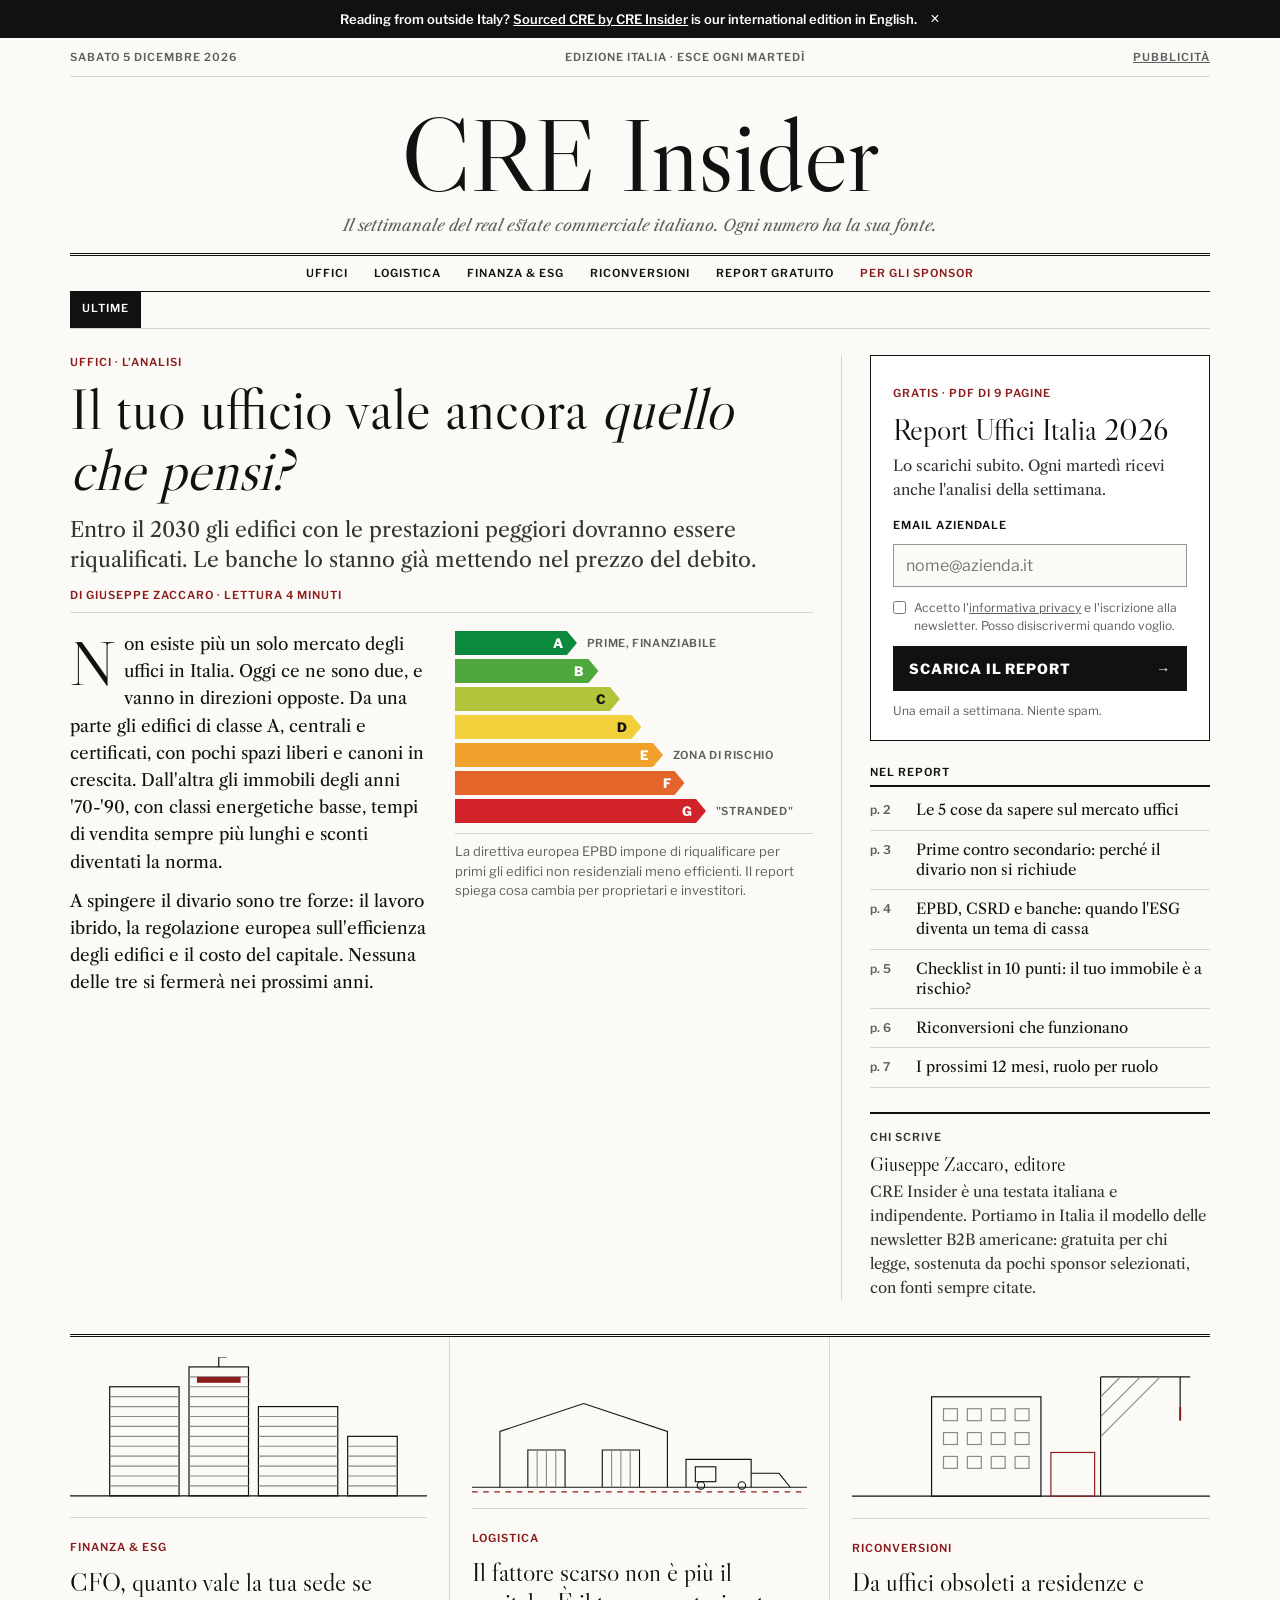
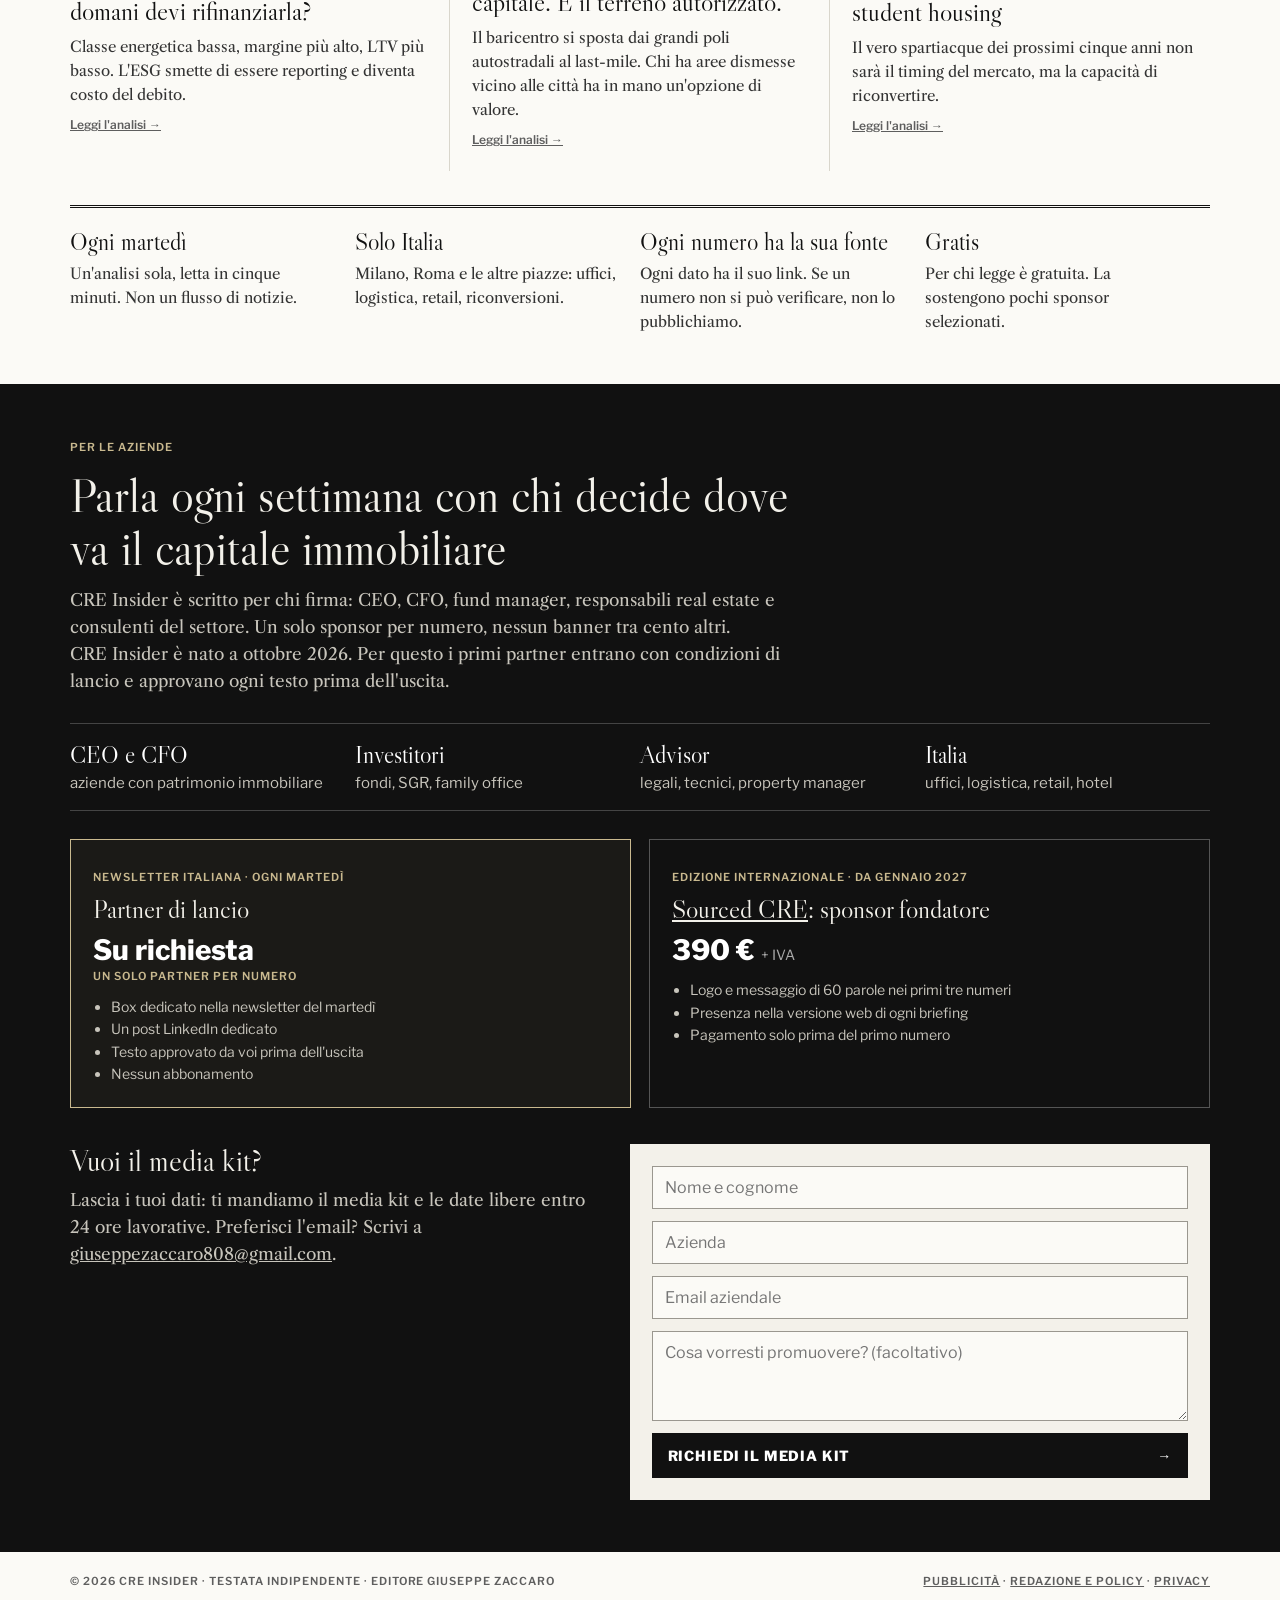
==== commit ccea8bfd: "Messaggio di iscrizione e privacy con testo neutro; sezione sponsor più precisa sul pubblico Co-Auth" ====
--- a/index.html
+++ b/index.html
@@ -191,6 +191,7 @@
     <div class="ticker label" aria-label="Ultime analisi">
       <span class="live">Ultime</span>
       <div class="track">
+        <a href="articoli/proptech-italia-numeri.html"><b>PropTech</b>PropTech in Italia: 415 soluzioni e 977 milioni di fatturato, il mercato si concentra</a>
         <a href="articoli/studentati-pbsa-italia.html"><b>Living</b>Studentati: l'Italia piace agli investitori, ma mancano 556.000 posti letto</a>
         <a href="articoli/cre-nove-mesi-2026.html"><b>Mercato</b>Nove mesi di CRE: hotel e logistica accelerano, il retail frena</a>
         <a href="articoli/uffici-epbd-debito.html"><b>Finanza &amp; ESG</b>Sede da rifinanziare: la classe energetica entra nel prezzo del debito</a>
@@ -243,7 +244,7 @@
               <p class="small">Una email a settimana. Niente spam.</p>
             </form>
             <div id="grazie" class="done" hidden>
-              <p>Fatto. Sei iscritto.</p>
+              <p>Fatto, iscrizione completata.</p>
               <a class="btn" href="Report-Uffici-Italia-2026.pdf" download><span>Scarica il PDF</span><span aria-hidden="true">↓</span></a>
               <p class="small" style="margin-top:10px">Il primo numero arriva martedì.</p>
             </div>
@@ -306,7 +307,7 @@
     <div class="wrap">
       <span class="label">Per le aziende</span>
       <h2>Parla ogni settimana con chi decide dove va il capitale immobiliare</h2>
-      <p class="intro">CRE Insider arriva nella casella di chi firma: CEO, CFO, fund manager, responsabili real estate e consulenti del settore. Un solo sponsor per numero, nessun banner tra cento altri.</p>
+      <p class="intro">CRE Insider è scritto per chi firma: CEO, CFO, fund manager, responsabili real estate e consulenti del settore. Un solo sponsor per numero, nessun banner tra cento altri.</p>
       <p class="intro">CRE Insider è nato a ottobre 2026. Per questo i primi partner entrano con condizioni di lancio e approvano ogni testo prima dell'uscita.</p>
 
       <div class="audience">
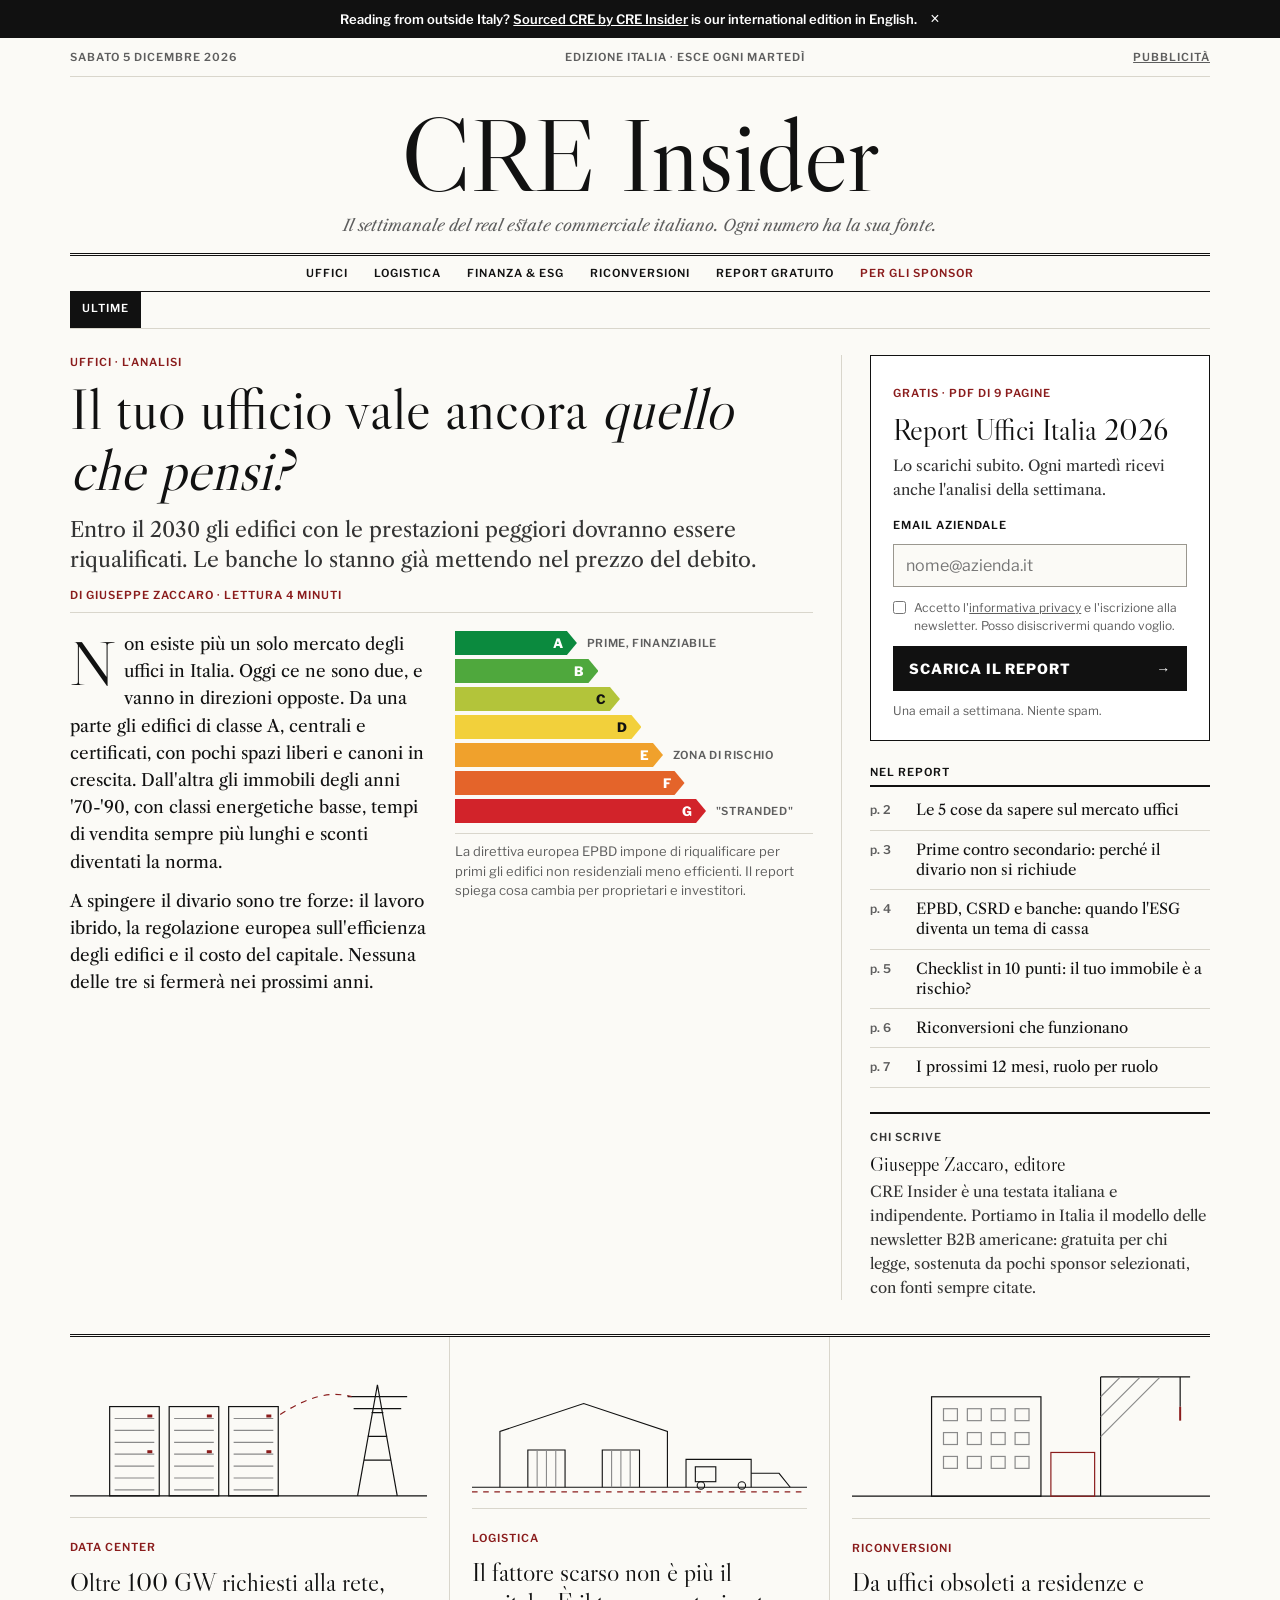
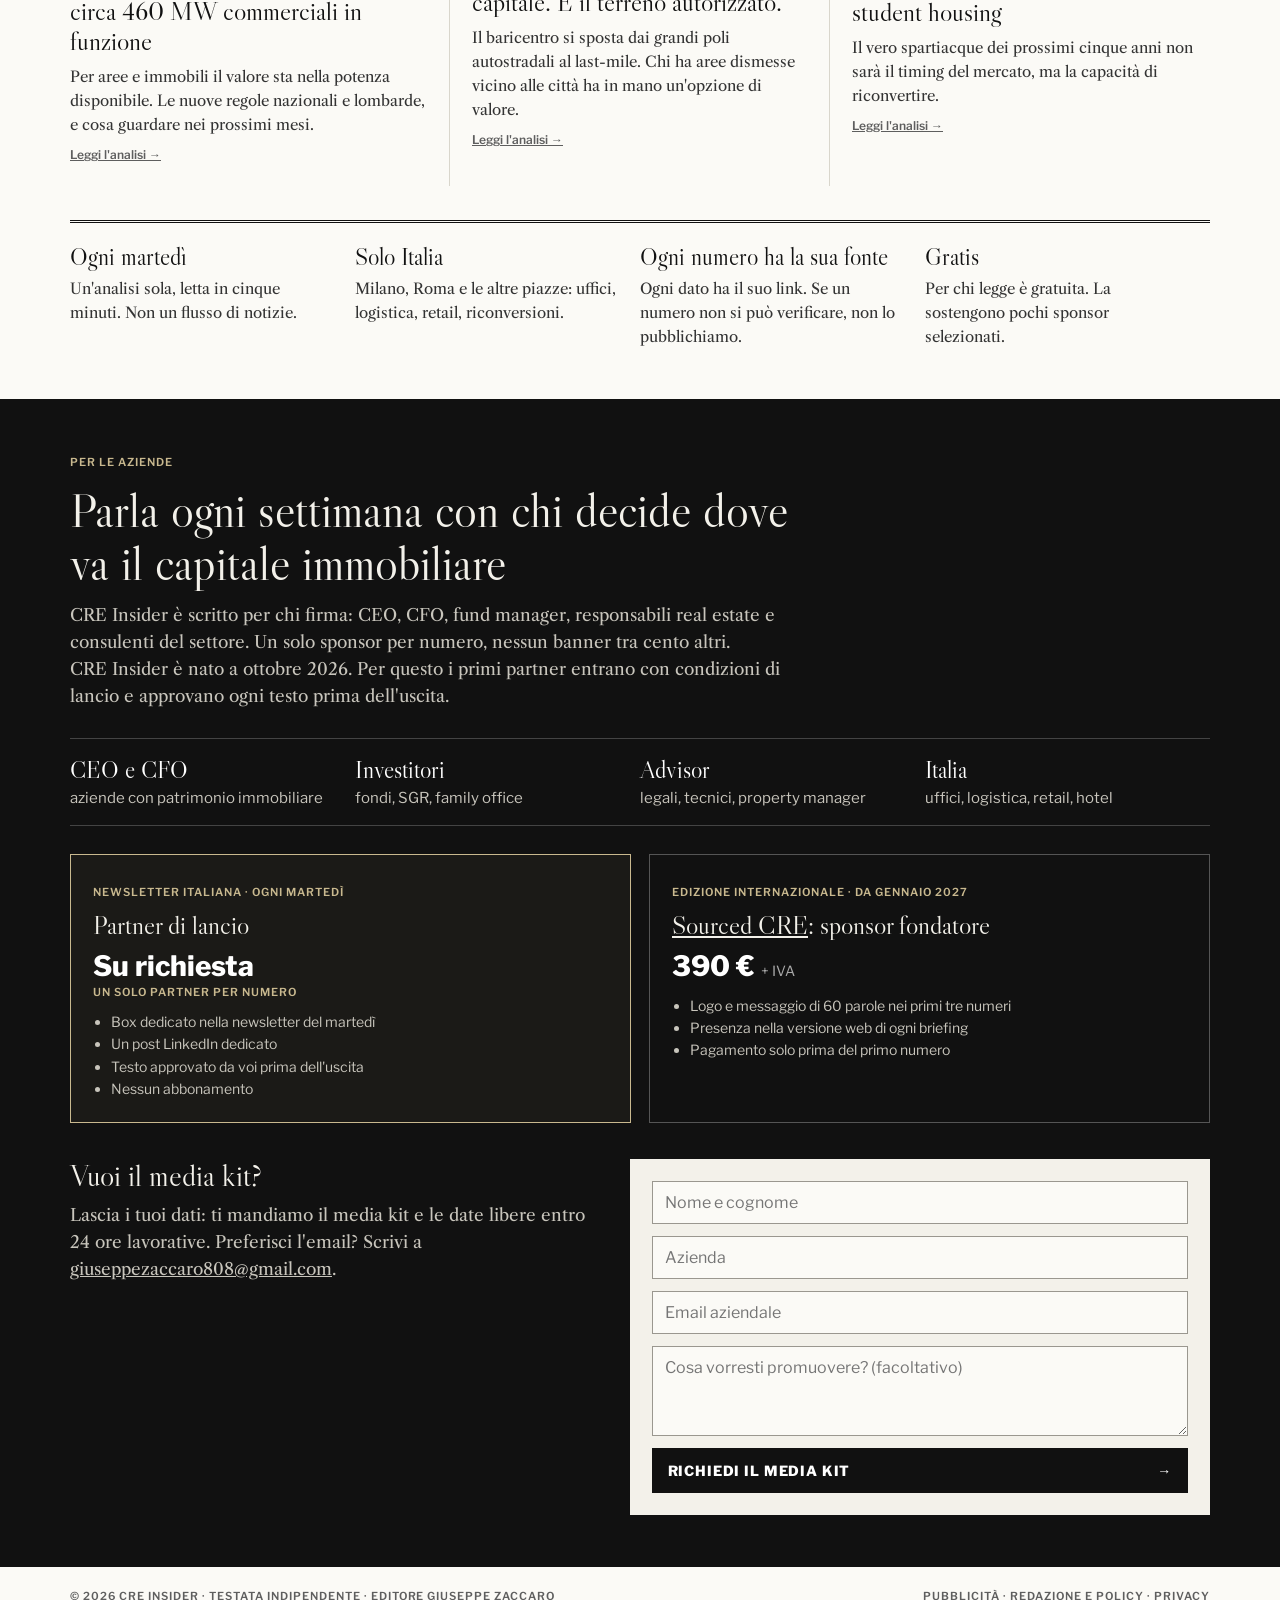
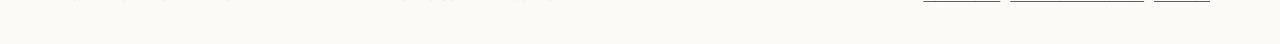
==== commit 0d508817: "Nuovo articolo: data center in Italia, potenza disponibile e nuove regole Articolo con fonti control" ====
--- a/index.html
+++ b/index.html
@@ -191,6 +191,7 @@
     <div class="ticker label" aria-label="Ultime analisi">
       <span class="live">Ultime</span>
       <div class="track">
+        <a href="articoli/data-center-italia-potenza.html"><b>Data center</b>Oltre 100 GW richiesti alla rete, circa 460 MW commerciali in funzione</a>
         <a href="articoli/proptech-italia-numeri.html"><b>PropTech</b>PropTech in Italia: 415 soluzioni e 977 milioni di fatturato, il mercato si concentra</a>
         <a href="articoli/studentati-pbsa-italia.html"><b>Living</b>Studentati: l'Italia piace agli investitori, ma mancano 556.000 posti letto</a>
         <a href="articoli/cre-nove-mesi-2026.html"><b>Mercato</b>Nove mesi di CRE: hotel e logistica accelerano, il retail frena</a>
@@ -272,11 +273,11 @@
 
       <section class="stories" id="storie">
         <article class="story rv">
-          <svg viewBox="0 0 360 150" aria-hidden="true" fill="none" stroke="#111" stroke-width="1.2"><path d="M0 140h360"/><rect x="40" y="30" width="70" height="110"/><rect x="120" y="10" width="60" height="130"/><rect x="190" y="50" width="80" height="90"/><rect x="280" y="80" width="50" height="60"/><path d="M40 40h70" stroke="#8a8a8a"/><path d="M40 50h70" stroke="#8a8a8a"/><path d="M40 60h70" stroke="#8a8a8a"/><path d="M40 70h70" stroke="#8a8a8a"/><path d="M40 80h70" stroke="#8a8a8a"/><path d="M40 90h70" stroke="#8a8a8a"/><path d="M40 100h70" stroke="#8a8a8a"/><path d="M40 110h70" stroke="#8a8a8a"/><path d="M40 120h70" stroke="#8a8a8a"/><path d="M40 130h70" stroke="#8a8a8a"/><path d="M120 20h60" stroke="#8a8a8a"/><path d="M120 30h60" stroke="#8a8a8a"/><path d="M120 40h60" stroke="#8a8a8a"/><path d="M120 50h60" stroke="#8a8a8a"/><path d="M120 60h60" stroke="#8a8a8a"/><path d="M120 70h60" stroke="#8a8a8a"/><path d="M120 80h60" stroke="#8a8a8a"/><path d="M120 90h60" stroke="#8a8a8a"/><path d="M120 100h60" stroke="#8a8a8a"/><path d="M120 110h60" stroke="#8a8a8a"/><path d="M120 120h60" stroke="#8a8a8a"/><path d="M120 130h60" stroke="#8a8a8a"/><path d="M190 60h80" stroke="#8a8a8a"/><path d="M190 70h80" stroke="#8a8a8a"/><path d="M190 80h80" stroke="#8a8a8a"/><path d="M190 90h80" stroke="#8a8a8a"/><path d="M190 100h80" stroke="#8a8a8a"/><path d="M190 110h80" stroke="#8a8a8a"/><path d="M190 120h80" stroke="#8a8a8a"/><path d="M190 130h80" stroke="#8a8a8a"/><path d="M280 90h50" stroke="#8a8a8a"/><path d="M280 100h50" stroke="#8a8a8a"/><path d="M280 110h50" stroke="#8a8a8a"/><path d="M280 120h50" stroke="#8a8a8a"/><path d="M280 130h50" stroke="#8a8a8a"/><path d="M150 10V0M150 0h8" /><rect x="128" y="20" width="44" height="6" fill="#8a1c1c" stroke="none"/></svg>
-          <span class="label">Finanza &amp; ESG</span>
-          <h3><a href="articoli/uffici-epbd-debito.html">CFO, quanto vale la tua sede se domani devi rifinanziarla?</a></h3>
-          <p>Classe energetica bassa, margine più alto, LTV più basso. L'ESG smette di essere reporting e diventa costo del debito.</p>
-          <a class="more" href="articoli/uffici-epbd-debito.html">Leggi l'analisi →</a>
+          <svg viewBox="0 0 360 150" aria-hidden="true" fill="none" stroke="#111" stroke-width="1.2"><path d="M0 140h360"/><rect x="40" y="50" width="50" height="90"/><rect x="100" y="50" width="50" height="90"/><rect x="160" y="50" width="50" height="90"/><path d="M45 62h40" stroke="#8a8a8a"/><path d="M45 74h40" stroke="#8a8a8a"/><path d="M45 86h40" stroke="#8a8a8a"/><path d="M45 98h40" stroke="#8a8a8a"/><path d="M45 110h40" stroke="#8a8a8a"/><path d="M45 122h40" stroke="#8a8a8a"/><path d="M45 134h40" stroke="#8a8a8a"/><path d="M105 62h40" stroke="#8a8a8a"/><path d="M105 74h40" stroke="#8a8a8a"/><path d="M105 86h40" stroke="#8a8a8a"/><path d="M105 98h40" stroke="#8a8a8a"/><path d="M105 110h40" stroke="#8a8a8a"/><path d="M105 122h40" stroke="#8a8a8a"/><path d="M105 134h40" stroke="#8a8a8a"/><path d="M165 62h40" stroke="#8a8a8a"/><path d="M165 74h40" stroke="#8a8a8a"/><path d="M165 86h40" stroke="#8a8a8a"/><path d="M165 98h40" stroke="#8a8a8a"/><path d="M165 110h40" stroke="#8a8a8a"/><path d="M165 122h40" stroke="#8a8a8a"/><path d="M165 134h40" stroke="#8a8a8a"/><rect x="78" y="58" width="5" height="3" fill="#8a1c1c" stroke="none"/><rect x="78" y="94" width="5" height="3" fill="#8a1c1c" stroke="none"/><rect x="138" y="58" width="5" height="3" fill="#8a1c1c" stroke="none"/><rect x="138" y="94" width="5" height="3" fill="#8a1c1c" stroke="none"/><rect x="198" y="58" width="5" height="3" fill="#8a1c1c" stroke="none"/><rect x="198" y="94" width="5" height="3" fill="#8a1c1c" stroke="none"/><path d="M290 140l20-112 20 112M296 104h28M300 80h20M304 56h12M280 40h60M286 52h48"/><path d="M212 58C240 40 262 34 284 40" stroke="#8a1c1c" stroke-dasharray="6 6"/></svg>
+          <span class="label">Data center</span>
+          <h3><a href="articoli/data-center-italia-potenza.html">Oltre 100 GW richiesti alla rete, circa 460 MW commerciali in funzione</a></h3>
+          <p>Per aree e immobili il valore sta nella potenza disponibile. Le nuove regole nazionali e lombarde, e cosa guardare nei prossimi mesi.</p>
+          <a class="more" href="articoli/data-center-italia-potenza.html">Leggi l'analisi →</a>
         </article>
         <article class="story rv">
           <svg viewBox="0 0 360 150" aria-hidden="true" fill="none" stroke="#111" stroke-width="1.2"><path d="M0 140h360"/><path d="M30 140V80l90-30 90 30v60"/><path d="M60 140v-40h40v40M140 140v-40h40v40"/><path d="M70 100v40" stroke="#8a8a8a"/><path d="M80 100v40" stroke="#8a8a8a"/><path d="M90 100v40" stroke="#8a8a8a"/><path d="M150 100v40" stroke="#8a8a8a"/><path d="M160 100v40" stroke="#8a8a8a"/><path d="M170 100v40" stroke="#8a8a8a"/><path d="M230 140v-30h70v30" /><rect x="240" y="118" width="22" height="16"/><circle cx="246" cy="138" r="4"/><circle cx="290" cy="138" r="4"/><path d="M300 125h30l12 15" /><path d="M0 145h360" stroke-dasharray="6 6" stroke="#8a1c1c"/></svg>
